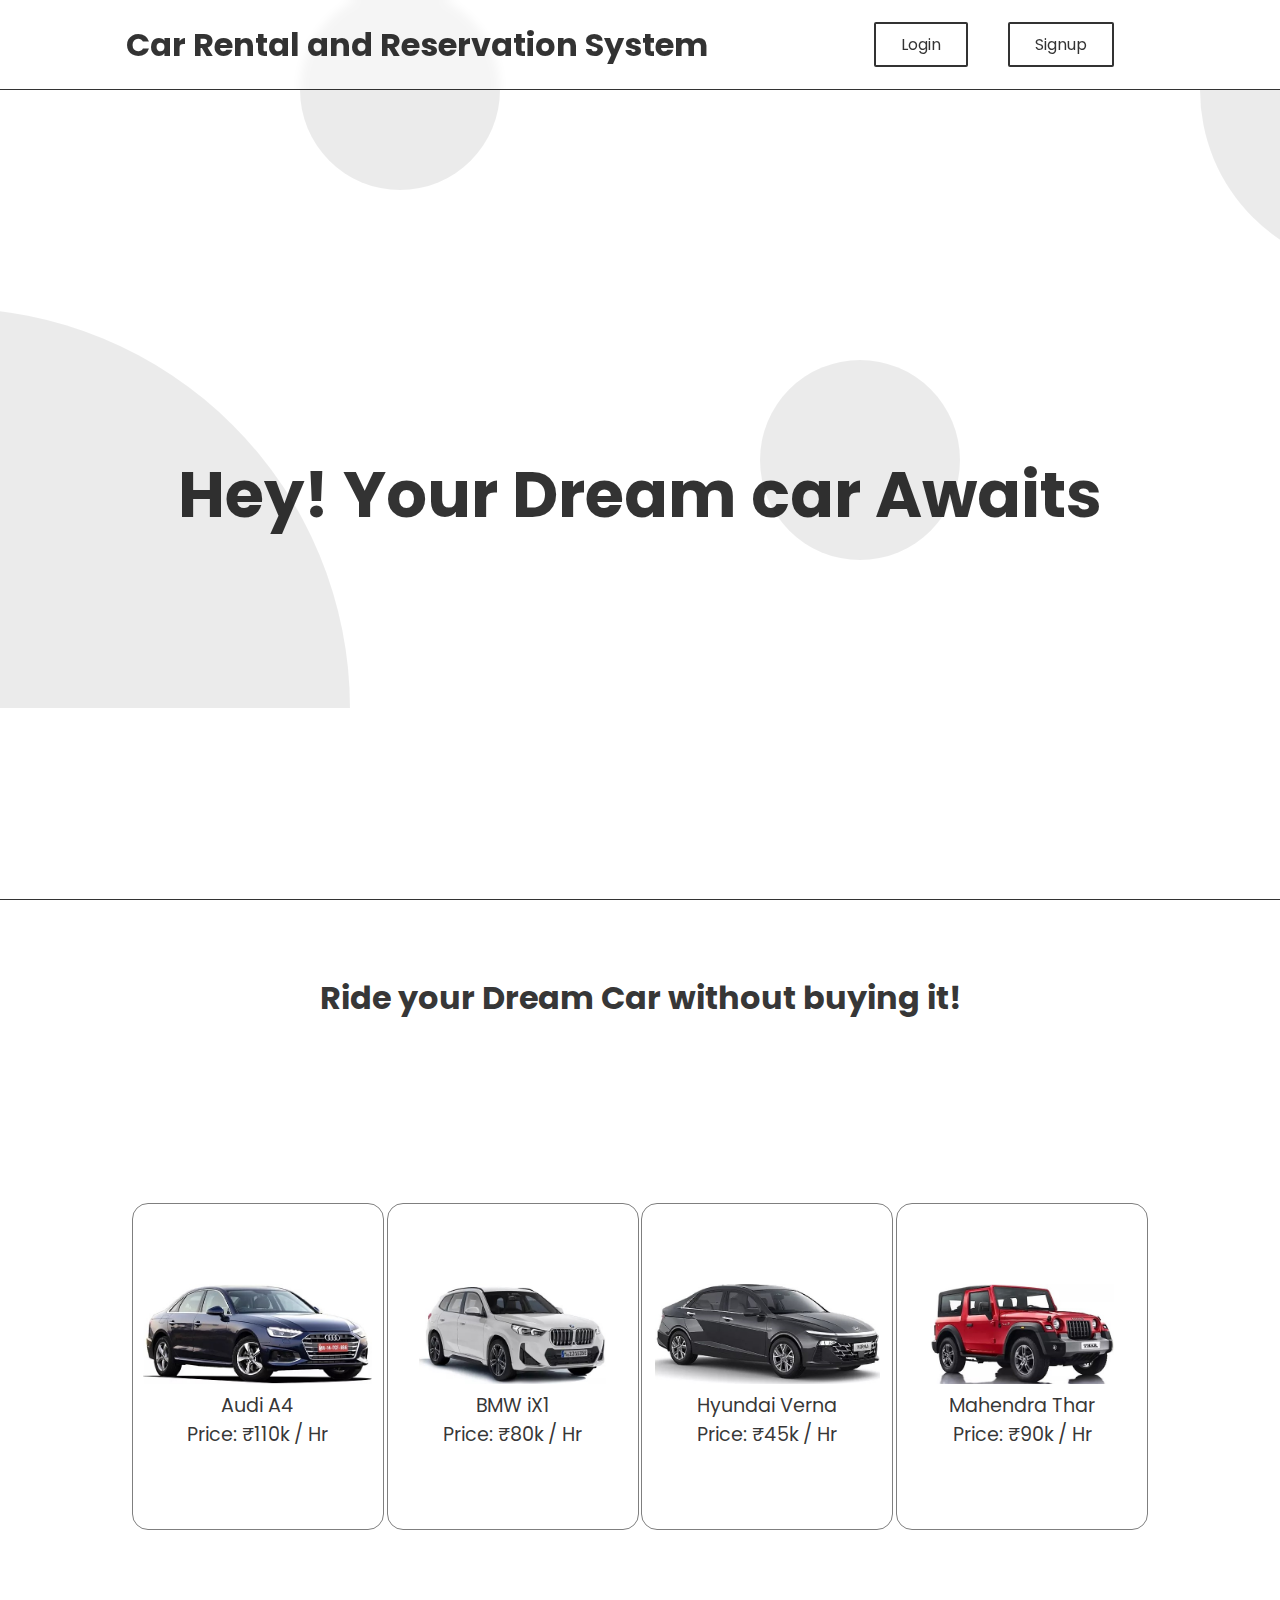
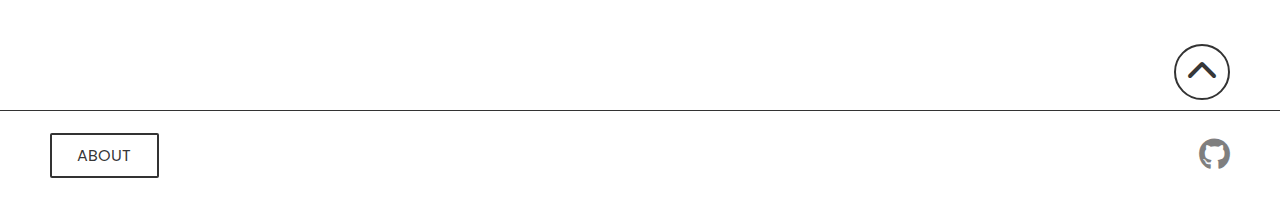
==== index.html @ 839e5332 "New Changes" ====
<!DOCTYPE html>
<html lang="en">
<head>
  <meta charset="UTF-8">
  <meta name="viewport" content="width=device-width, initial-scale=1.0">
  <title>Home</title>
  <link rel="stylesheet" href="Styles/style.css">
  <link rel="stylesheet" href="Styles/index.css">
  <link rel="stylesheet" href="https://cdnjs.cloudflare.com/ajax/libs/font-awesome/6.4.2/css/all.min.css">
</head>
<body>
  <header>
    <h1><a href="index.html">Car Rental and Reservation System</a></h1>
    <div class="headerBtns">
      <a href="Pages/login.html" class="button1">Login</a>
      <a href="Pages/signup.html" class="button1">Signup</a>
    </div>
  </header>

  <div id="container">
    <h1>Hey! Your Dream car Awaits</h1>
    <div class="circle"></div>
    <div class="circle2"></div>
    <div class="circle3"></div>
    <div class="circle4"></div>
  </div>

  <div id="container2">
    <h1>Ride your Dream Car without buying it!</h1>
    <div class="cars">
      <div class="card"><a href="Pages/login.html"><img src="Assets/Images/Cars/Audi A4.jpg"><div><p>Audi A4</p></div><div><p>Price: ₹110k / Hr</p></div></a></div>
      <div class="card"><a href="Pages/login.html"><img src="Assets/Images/Cars/BMW iX1.jpg"><div><p>BMW iX1</p></div><div><p>Price: ₹80k / Hr</p></div></a></div>
      <div class="card"><a href="Pages/login.html"><img src="Assets/Images/Cars/Hyundai Verna.jpg"><div><p>Hyundai Verna</p></div><div><p>Price: ₹45k / Hr</p></div></a></div>
      <div class="card"><a href="Pages/login.html"><img src="Assets/Images/Cars/Mahindra Thar.jpg"><div><p>Mahendra Thar</p></div><div><p>Price: ₹90k / Hr</p></div></a></div>
    </div>
  </div>

  <a href="#top" class="scrolltop"><i class="fa-solid fa-chevron-up"></i></a>

  <footer>
    <a href="Pages/about.html" class="button1">ABOUT</a>
    <a target="_blank" href="https://github.com/pa1-m/Car-Rental-and-Reservation-System"><i class="fa-brands fa-github"></i></a>
  </footer>
  
  <script src="Scripts/index.js"></script>
</body>
</html>
---- Styles/style.css ----
@import url('https://fonts.googleapis.com/css2?family=Poppins:wght@100;200;300;400;500;600;700;800;900&display=swap');

:root {
  --b: rgba(0, 0, 0, 0.8);
  --lb: rgba(0, 0, 0, 0.5);
}

* {
  margin: 0;
  padding: 0;
  box-sizing: border-box;
  font-family: 'Poppins', sans-serif;
  scroll-behavior: smooth;
  text-decoration: none;
  /* border: 1px solid rgb(0, 0, 255); */
  color: var(--b);
}

body {
  overflow-x: hidden;
  position: relative;
}  

header {
  height: 10vh;
  width: 100%;
  color: var(--b);
  display: flex;
  align-items: center;
  justify-content: space-evenly;
  border-bottom: 1px solid var(--b);
  z-index: 100;
  background-color: rgba(255, 255, 255, 0.5);
  backdrop-filter: blur(5px);
}

.headerBtns {
  height: 100%;  
  width: 25%;
  display: flex;
  justify-content: space-evenly;
  align-items: center;
}

footer {
  height: 10vh;
  width: 100%;
  display: flex;
  padding: 0 50px;
  justify-content: space-between;
  align-items: center;
  border-top: 1px solid var(--b);
  background-color: white;
}

footer i{
  color: var(--lb);
  font-size: 2rem;
  transition: all .15s;
}

footer i:hover {
  color: var(--b);
}

.button1 {
  background-color: white;
  color: var(--b);
  font-size: 1em;
  border: 2px solid var(--b);
  padding: 8px 25px;
  border-radius: 2px;
  transition: all .15s;
  text-wrap: nowrap;
}

.button1:hover {
  background-color: var(--b);
  color: white;
}

.scrolltop i{
  font-size: 2rem;
  border: 2px solid var(--b);
  border-radius: 50px;
  padding: 10px;
  position: absolute;
  right: 50px;
  bottom: 100px;
  transition: all .15s;
  animation: hover 2s infinite;
}

.scrolltop i:hover {
  color: white;
  background-color: var(--b);
}

@keyframes hover {
  0% {
    transform: translateY(0);
  }
  
  50% {
    transform: translateY(-15px);
  }
  
  100% {
    transform: translateY(0);
  }
}
---- Styles/index.css ----
#container {
  height: 90vh;
  width: 100vw;
  display: flex;
  justify-content: center;
  align-items: center;
  border-bottom: 1px solid rgba(0, 0, 0, 0.8);
}

#container h1 {
  font-size: 4rem;
  color: rgba(0, 0, 0, 0.8);
}

#container2 {
  display: flex;
  justify-content: space-evenly;
  align-items: center;
  flex-direction: column;
  height: 90vh;
  width: 100vw;
}

#container2 h1 {
  font-size: 2rem;
  color: rgba(0, 0, 0, 0.8);
}

.cars {
  height: 60vh;
  width: 80vw;
  display: flex;
  align-items: center;
  justify-content: space-evenly;
}

.card {
  height: 325px;
  width: 250px;
  border-radius: 15px;
  display: flex;
  justify-content: space-evenly;
  align-items: center;
  flex-direction: column;
  transition: all .15s;
  cursor: pointer;
  outline: 1px solid rgba(0, 0, 0, 0.5);
}

.card img {
  height: 100px;
}

.card div {
  display: flex;
  justify-content: space-evenly;
  align-items: center;
}

.card div p {
  color: rgba(0, 0, 0, 0.8);
  font-size: 1.2rem;
}

.card:hover {
  outline: 4px solid rgba(0, 0, 0, 0.8);
  transform: translateY(-5px);
}

.circle {
  padding: 90px;
  background-color: rgba(0, 0, 0, 0.08) ;
  border-bottom-left-radius: 500px;
  position: absolute;
  top: 10vh;
  right: -100px;
  z-index: -1;
}

.circle2 {
  background-color: rgba(0, 0, 0, 0.08) ;
  padding: 200px;
  border-top-right-radius: 500px;
  top:308px;
  left: -50px;
  position: absolute;
  z-index: -1;
}

.circle3 {
  padding: 100px;
  background-color: rgba(0, 0, 0, 0.08) ;
  border-radius: 500px;
  position: absolute;
  top: 40vh;
  right: 25vw;
  z-index: -1;
}

.circle4 {
  padding: 100px;
  background-color: rgba(0, 0, 0, .08) ;
  border-radius: 100px;
  position: absolute;
  top: -10px;
  left: 300px;
  z-index: -1;
}
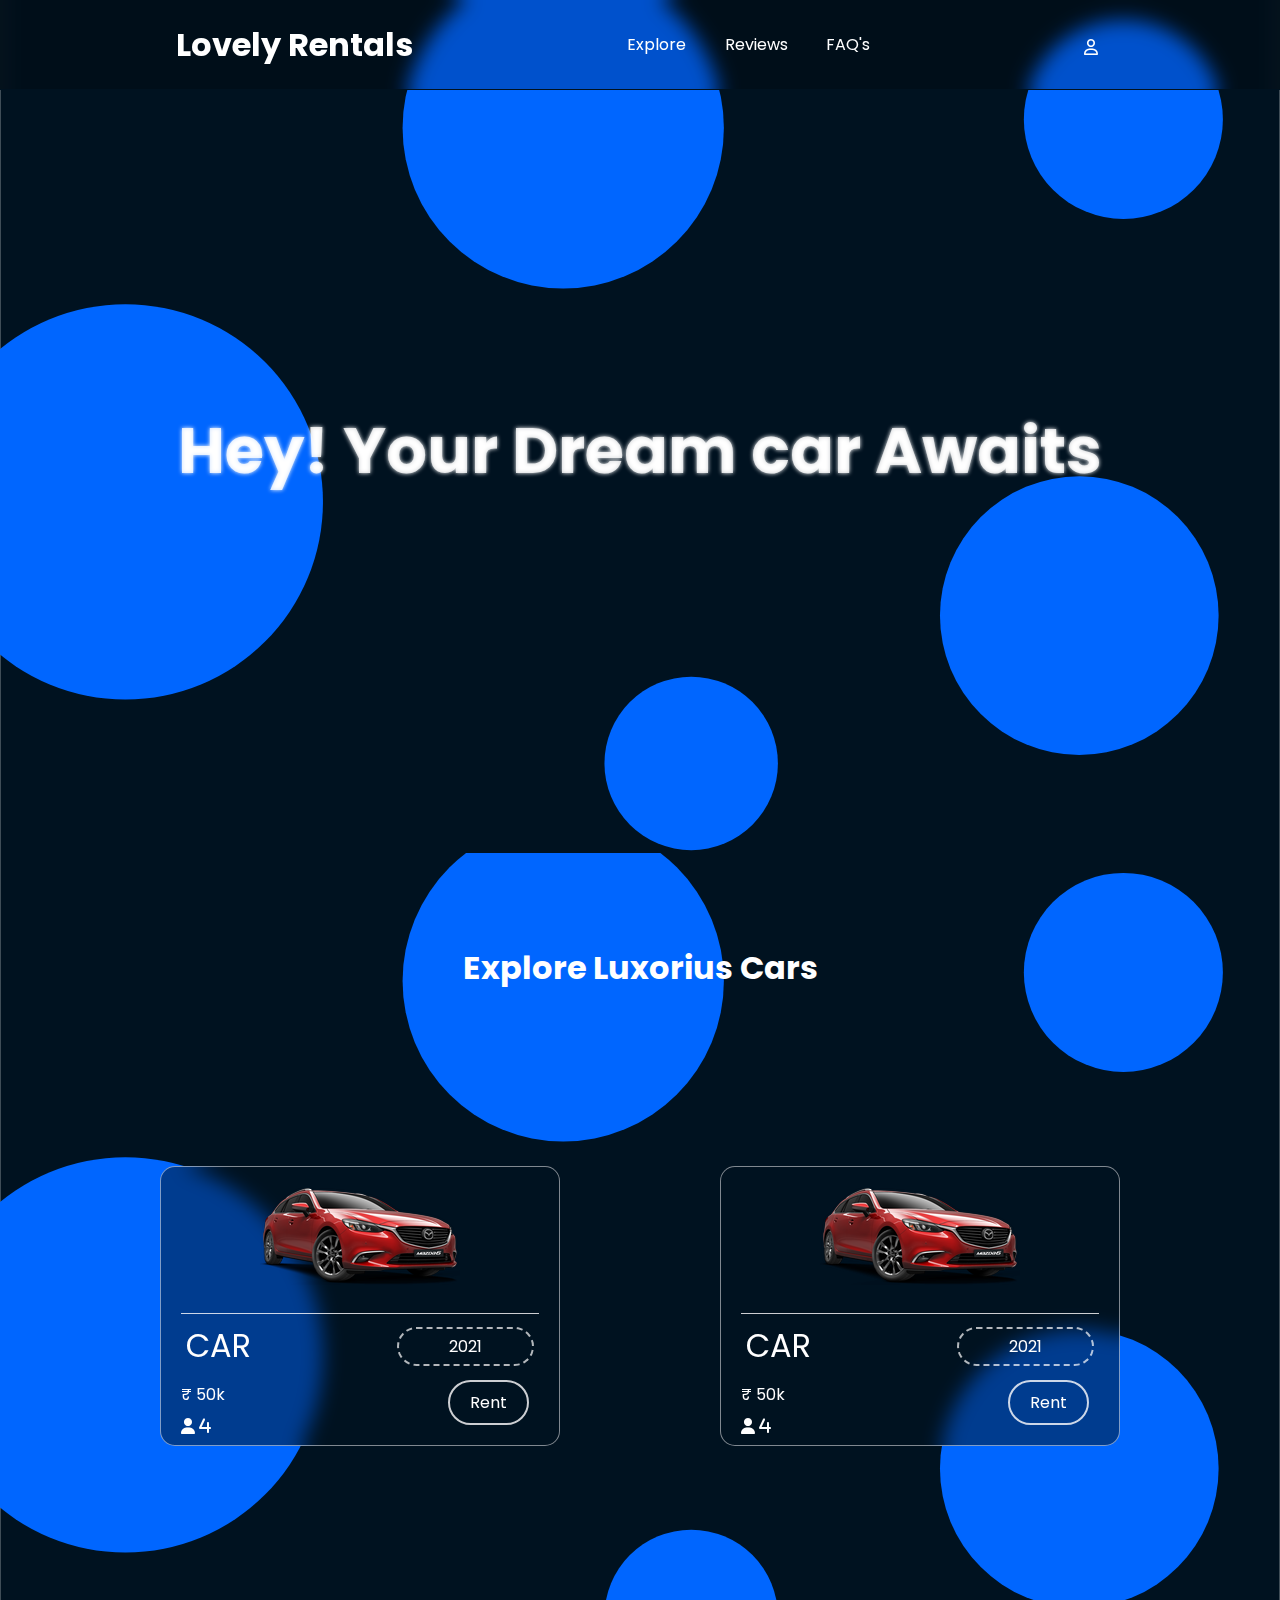
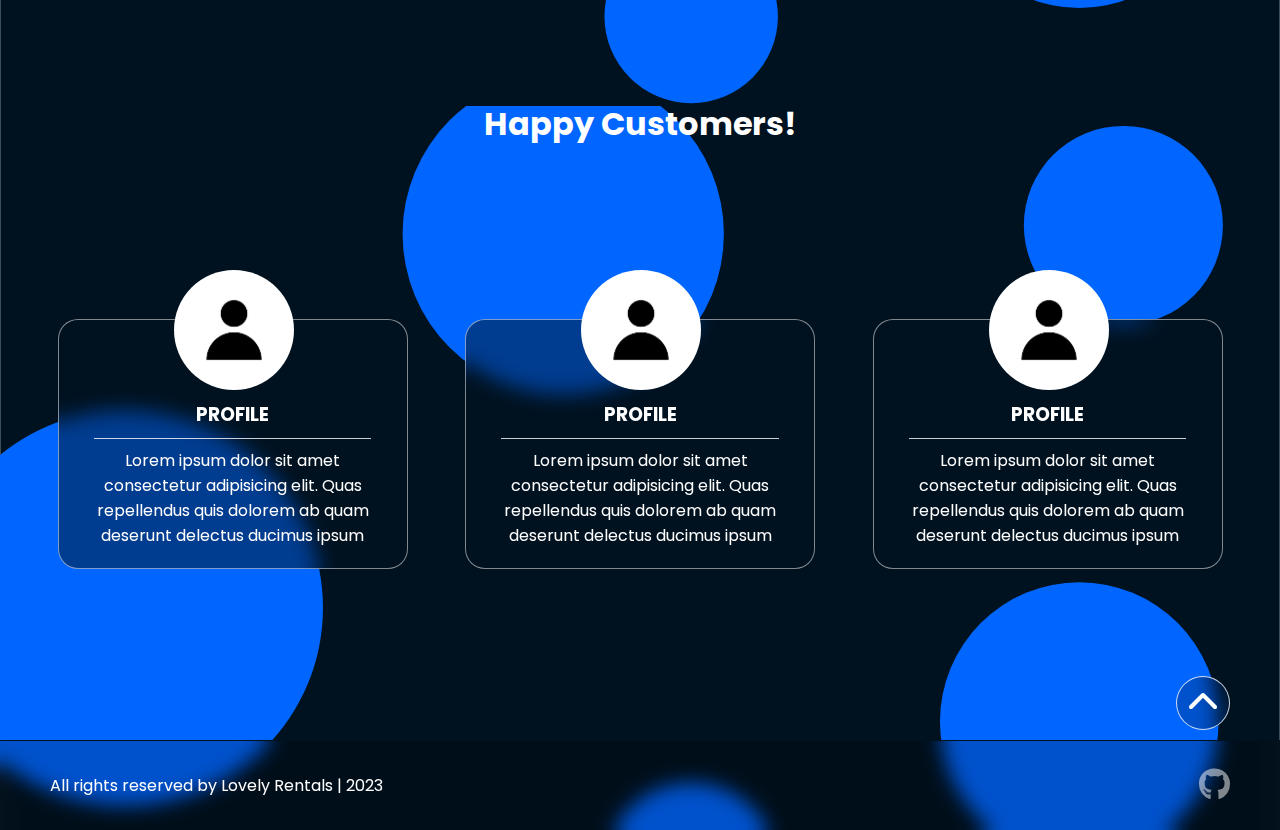
==== commit f132989f: "New Changes" ====
--- a/index.html
+++ b/index.html
@@ -3,42 +3,96 @@
 <head>
   <meta charset="UTF-8">
   <meta name="viewport" content="width=device-width, initial-scale=1.0">
-  <title>Home</title>
+  <title>Lovely Rentals | 2023</title>
   <link rel="stylesheet" href="Styles/style.css">
   <link rel="stylesheet" href="Styles/index.css">
   <link rel="stylesheet" href="https://cdnjs.cloudflare.com/ajax/libs/font-awesome/6.4.2/css/all.min.css">
 </head>
 <body>
-  <header>
-    <h1><a href="index.html">Car Rental and Reservation System</a></h1>
-    <div class="headerBtns">
-      <a href="Pages/login.html" class="button1">Login</a>
-      <a href="Pages/signup.html" class="button1">Signup</a>
+  <nav>
+    <h1><a href="index.html">Lovely Rentals</a></h1>
+    <div class="NavBtns">
+      <a href="Pages/login.html" class="ul-anim">Explore</a>
+      <a href="Pages/signup.html" class="ul-anim">Reviews</a>
+      <a href="Pages/signup.html" class="ul-anim">FAQ's</a>
     </div>
-  </header>
+    <div class="NavBtns-profile">
+        <i class="fa-regular fa-user profile-logo"></i>
+        <div class="NavBtns-profile-content">
+          <a href="Pages/login.html" class="rounded-btn">Login</a>
+          <a href="Pages/signup.html" class="rounded-btn">Signup</a>
+        </div>
+    </div>
+  </nav>
 
   <div id="container">
     <h1>Hey! Your Dream car Awaits</h1>
-    <div class="circle"></div>
-    <div class="circle2"></div>
-    <div class="circle3"></div>
-    <div class="circle4"></div>
+  </div>
+  
+  <div id="container2">
+    <h1>Explore Luxorius Cars</h1>
+    <div class="cars">
+      <div class="card">
+        <img src="Assets/Images/Cars/test.png">
+        <div class="divider"></div>
+        <div class="card-content">
+          <p class="card-name">CAR</p>
+          <p class="card-year">2021</p>
+        </div>
+        <div class="card-content2">
+          <p class="card-price">₹ 50k</p>
+          <i class="fa-solid fa-user card-capacity"> 4</i>
+          <a href="#" class="card-btn">Rent</a>
+        </div>
+      </div>  
+      <div class="card">
+        <img src="Assets/Images/Cars/test.png">
+        <div class="divider"></div>
+        <div class="card-content">
+          <p class="card-name">CAR</p>
+          <p class="card-year">2021</p>
+        </div>
+        <div class="card-content2">
+          <p class="card-price">₹ 50k</p>
+          <i class="fa-solid fa-user card-capacity"> 4</i>
+          <a href="#" class="card-btn">Rent</a>
+        </div>
+      </div>
+    </div>
   </div>
 
-  <div id="container2">
-    <h1>Ride your Dream Car without buying it!</h1>
-    <div class="cars">
-      <div class="card"><a href="Pages/login.html"><img src="Assets/Images/Cars/Audi A4.jpg"><div><p>Audi A4</p></div><div><p>Price: ₹110k / Hr</p></div></a></div>
-      <div class="card"><a href="Pages/login.html"><img src="Assets/Images/Cars/BMW iX1.jpg"><div><p>BMW iX1</p></div><div><p>Price: ₹80k / Hr</p></div></a></div>
-      <div class="card"><a href="Pages/login.html"><img src="Assets/Images/Cars/Hyundai Verna.jpg"><div><p>Hyundai Verna</p></div><div><p>Price: ₹45k / Hr</p></div></a></div>
-      <div class="card"><a href="Pages/login.html"><img src="Assets/Images/Cars/Mahindra Thar.jpg"><div><p>Mahendra Thar</p></div><div><p>Price: ₹90k / Hr</p></div></a></div>
+  <div id="container3">
+    <h1>Happy Customers!</h1>
+    <div class="review-cards-set">
+      <div class="review-card">
+        <img src="Assets/Images/profile.jpg">
+        <h3>PROFILE</h3>
+        <div class="divider"></div>
+        <p>Lorem ipsum dolor sit amet consectetur adipisicing elit. Quas repellendus quis dolorem ab quam deserunt delectus ducimus ipsum</p>
+      </div>
+      <div class="review-card">
+        <img src="Assets/Images/profile.jpg">
+        <h3>PROFILE</h3>
+        <div class="divider"></div>
+        <p>Lorem ipsum dolor sit amet consectetur adipisicing elit. Quas repellendus quis dolorem ab quam deserunt delectus ducimus ipsum</p>
+      </div>
+      <div class="review-card">
+        <img src="Assets/Images/profile.jpg">
+        <h3>PROFILE</h3>
+        <div class="divider"></div>
+        <p>Lorem ipsum dolor sit amet consectetur adipisicing elit. Quas repellendus quis dolorem ab quam deserunt delectus ducimus ipsum</p>
+      </div>
     </div>
+  </div>
+
+  <div id="container4">
+
   </div>
 
   <a href="#top" class="scrolltop"><i class="fa-solid fa-chevron-up"></i></a>
 
   <footer>
-    <a href="Pages/about.html" class="button1">ABOUT</a>
+    <p>All rights reserved by Lovely Rentals | 2023</p>
     <a target="_blank" href="https://github.com/pa1-m/Car-Rental-and-Reservation-System"><i class="fa-brands fa-github"></i></a>
   </footer>
   
--- a/Styles/style.css
+++ b/Styles/style.css
@@ -1,9 +1,4 @@
 @import url('https://fonts.googleapis.com/css2?family=Poppins:wght@100;200;300;400;500;600;700;800;900&display=swap');
-
-:root {
-  --b: rgba(0, 0, 0, 0.8);
-  --lb: rgba(0, 0, 0, 0.5);
-}
 
 * {
   margin: 0;
@@ -12,8 +7,7 @@
   font-family: 'Poppins', sans-serif;
   scroll-behavior: smooth;
   text-decoration: none;
-  /* border: 1px solid rgb(0, 0, 255); */
-  color: var(--b);
+  color: white;
 }
 
 body {
@@ -21,25 +15,59 @@
   position: relative;
 }  
 
-header {
+nav {
   height: 10vh;
   width: 100%;
-  color: var(--b);
+  color: #001220;
   display: flex;
   align-items: center;
   justify-content: space-evenly;
-  border-bottom: 1px solid var(--b);
+  border-bottom: 1px solid #001220;
   z-index: 100;
-  background-color: rgba(255, 255, 255, 0.5);
-  backdrop-filter: blur(5px);
+  background-color: rgba(0, 0, 0, 0.2);
+  backdrop-filter: blur(10px);
+  position: fixed;
 }
 
-.headerBtns {
+.NavBtns {
   height: 100%;  
   width: 25%;
   display: flex;
   justify-content: space-evenly;
   align-items: center;
+}
+
+.NavBtns-profile{
+  height: 20px;
+  width: 20px;
+}
+
+.NavBtns-profile-content {
+  height: 140px;
+  padding: 0 80px;
+  display: flex;
+  justify-content: space-evenly;
+  align-items: center;
+  flex-direction: column;
+  position: relative;
+  right: 68px;
+  transition: all .15s;
+}
+
+.NavBtns-profile-content{
+  display: none;
+}
+
+.NavBtns-profile-content:hover {
+  display: flex;
+}
+
+.NavBtns-profile:hover .NavBtns-profile-content{
+  display: flex;
+}
+
+.profile-logo:hover {
+  cursor: pointer;
 }
 
 footer {
@@ -49,63 +77,76 @@
   padding: 0 50px;
   justify-content: space-between;
   align-items: center;
-  border-top: 1px solid var(--b);
-  background-color: white;
+  border-top: 1px solid #001220;
+  background-color: rgba(0, 0, 0, 0.2);
+  backdrop-filter: blur(10px);
 }
 
 footer i{
-  color: var(--lb);
+  color: rgba(255, 255, 255, 0.5);
   font-size: 2rem;
   transition: all .15s;
 }
 
 footer i:hover {
-  color: var(--b);
+  color: white;
+  text-shadow: 0 0 10px rgba(255, 255, 255, 0.5);
 }
 
 .button1 {
-  background-color: white;
-  color: var(--b);
+  background-color: rgba(255, 255, 255, 0.8);
+  color: #001220;
   font-size: 1em;
-  border: 2px solid var(--b);
+  border: 2px solid #001220;
   padding: 8px 25px;
   border-radius: 2px;
   transition: all .15s;
   text-wrap: nowrap;
+  transition: all .15s;
 }
 
 .button1:hover {
-  background-color: var(--b);
   color: white;
+  background-color: #001220;
 }
 
-.scrolltop i{
-  font-size: 2rem;
-  border: 2px solid var(--b);
-  border-radius: 50px;
-  padding: 10px;
-  position: absolute;
-  right: 50px;
-  bottom: 100px;
-  transition: all .15s;
-  animation: hover 2s infinite;
+.button1:active {
+  border: 4px solid rgba(0, 102, 255, 0.8);
+  outline: 4px solid rgba(0, 102, 255, 0.4);
 }
 
-.scrolltop i:hover {
-  color: white;
-  background-color: var(--b);
+.rounded-btn {
+  padding: 10px 30px;
+  border: 2px solid white;
+  border-radius: 50px;
+  transition: all .15s;
 }
 
-@keyframes hover {
-  0% {
-    transform: translateY(0);
-  }
-  
-  50% {
-    transform: translateY(-15px);
-  }
-  
-  100% {
-    transform: translateY(0);
-  }
+.rounded-btn:hover {
+  background-color: rgba(0, 102, 255, 0.8);
+  transform: translateY(-2px);
+}
+
+
+.ul-anim{
+  display: inline-block;
+  position: relative;
+}
+
+.ul-anim::after {
+  content: '';
+  position: absolute;
+  width: 100%;
+  transform: scaleX(0);
+  height: 2px;
+  bottom: 0;
+  left: 0;
+  background-color: white;
+  transform-origin: bottom left;
+  transition: transform 0.25s ease-out;
+}
+
+.ul-anim:hover::after {
+  transform: scaleX(1);
+  transform-origin: bottom left;
 }--- a/Styles/index.css
+++ b/Styles/index.css
@@ -1,108 +1,200 @@
+body {
+  background-image: url("../Assets/Images/circle-scatter.svg");
+  background-repeat: repeat-y;
+  background-size: contain;
+}
+
 #container {
+  height: 100vh;
+  width: 100vw;
+  display: flex;
+  justify-content: center;
+  align-items: center;
+}
+
+#container h1 {
+  font-size: 4rem;
+  color: rgba(255, 255, 255, 0.8);
+  text-shadow: 0 0 4px white;
+}
+
+#container2 {
+  display: flex;
+  justify-content: space-evenly;
+  align-items: center;
+  flex-direction: column;
   height: 90vh;
   width: 100vw;
-  display: flex;
-  justify-content: center;
-  align-items: center;
-  border-bottom: 1px solid rgba(0, 0, 0, 0.8);
-}
-
-#container h1 {
-  font-size: 4rem;
-  color: rgba(0, 0, 0, 0.8);
-}
-
-#container2 {
-  display: flex;
-  justify-content: space-evenly;
-  align-items: center;
-  flex-direction: column;
-  height: 90vh;
-  width: 100vw;
-}
-
-#container2 h1 {
+}
+
+.scrolltop i{
   font-size: 2rem;
-  color: rgba(0, 0, 0, 0.8);
+  border: 1px solid rgba(255, 255, 255, 0.8);
+  border-radius: 50px;
+  padding: 10px;
+  position: absolute;
+  right: 50px;
+  bottom: 100px;
+  transition: all .15s;
+  animation: hover 2s infinite;
+  backdrop-filter: blur(10px);
+  background-color: rgba(0, 0, 0, 0.2);
+
+}
+
+.scrolltop i:hover{
+  background-color: white;
+  color: #001220;
+}
+
+@keyframes hover {
+  0% {
+    transform: translateY(0);
+  }
+  
+  50% {
+    transform: translateY(-15px);
+  }
+  
+  100% {
+    transform: translateY(0);
+  }
 }
 
 .cars {
   height: 60vh;
-  width: 80vw;
-  display: flex;
-  align-items: center;
-  justify-content: space-evenly;
+  width: 100vw;
+  display: flex;
+  justify-content: space-evenly;
+  align-items: center;
+}
+
+#container2 {
+  height: 80vh;
+  display: flex;
+  justify-content: space-evenly;
+  flex-wrap: wrap;
+  align-items: center;
 }
 
 .card {
-  height: 325px;
-  width: 250px;
+  height: 280px;
+  width: 400px;
   border-radius: 15px;
   display: flex;
-  justify-content: space-evenly;
-  align-items: center;
-  flex-direction: column;
+  justify-content: center;
+  align-items: center;
+  flex-direction: column; 
+  border: 1px solid rgba(255, 255, 255, 0.5);
+  background-color: rgba(0, 17, 31, 0.5);
+  backdrop-filter: blur(10px);
+
+}
+
+.card img{
+  height: 50%;
+  margin: 20px 0;
+}
+
+.divider {
+  height: 1px;
+  width: 90%;
+  margin: 8px 0;
+  background-color: rgba(255, 255, 255, 0.8);
+}
+
+.card-content {
+  height: 4vh;
+  width: 100%;
+  display: flex;
+  justify-content: space-between;
+  align-items: center;
+  padding: 25px;
+}
+
+.card-name {
+  font-size: 2rem;
+}
+
+.card-year {
+  color: white;
+  padding: 5px 50px;
+  border: 2px dashed rgba(255, 255, 255, 0.7);
+  border-radius: 20px;
+}
+
+.card-content2 {
+  height: 100%;
+  width: 100%;
+  display: flex;
+  justify-content: space-evenly;
+  align-items: start;
+  flex-direction: column;
+  position: relative;
+  padding-left: 20px;
+}
+
+.card-btn {
+  color: white;
+  position: absolute;
+  bottom: 20px;
+  right: 30px;
+  font-size: 1rem;
+  border: 2px solid rgba(255, 255, 255, 0.8);
+  padding: 8px 20px;
+  border-radius: 50px;
   transition: all .15s;
-  cursor: pointer;
-  outline: 1px solid rgba(0, 0, 0, 0.5);
-}
-
-.card img {
-  height: 100px;
-}
-
-.card div {
-  display: flex;
-  justify-content: space-evenly;
-  align-items: center;
-}
-
-.card div p {
-  color: rgba(0, 0, 0, 0.8);
-  font-size: 1.2rem;
-}
-
-.card:hover {
-  outline: 4px solid rgba(0, 0, 0, 0.8);
-  transform: translateY(-5px);
-}
-
-.circle {
-  padding: 90px;
-  background-color: rgba(0, 0, 0, 0.08) ;
-  border-bottom-left-radius: 500px;
+}
+
+.card-btn:hover {
+  background-color: white;
+  color: #001220;
+  transform: translateY(-2px);
+}
+
+#container3{
+  height: 80vh;
+  width: 100vw;;
+  display: flex;
+  justify-content: space-evenly;
+  align-items: center;
+  flex-direction: column;
+}
+
+.review-cards-set{
+  height: 60%;
+  width: 100%;
+  display: flex;
+  justify-content: space-evenly;
+  align-items: center;
+}
+
+.review-card img{
+  height: 120px;
+  border-radius: 100px;
+  align-items: center;
   position: absolute;
-  top: 10vh;
-  right: -100px;
-  z-index: -1;
-}
-
-.circle2 {
-  background-color: rgba(0, 0, 0, 0.08) ;
-  padding: 200px;
-  border-top-right-radius: 500px;
-  top:308px;
-  left: -50px;
-  position: absolute;
-  z-index: -1;
-}
-
-.circle3 {
-  padding: 100px;
-  background-color: rgba(0, 0, 0, 0.08) ;
-  border-radius: 500px;
-  position: absolute;
-  top: 40vh;
-  right: 25vw;
-  z-index: -1;
-}
-
-.circle4 {
-  padding: 100px;
-  background-color: rgba(0, 0, 0, .08) ;
-  border-radius: 100px;
-  position: absolute;
-  top: -10px;
-  left: 300px;
-  z-index: -1;
-}+  top: -50px;
+  left: 115px;
+}
+
+.review-card{
+  height: 250px;
+  width: 350px;
+  display: flex;
+  justify-content: space-around;
+  align-items: center;
+  flex-direction: column;
+  border: 1px solid rgba(255, 255, 255, 0.5);
+  background-color: rgba(0, 17, 31, 0.5);
+  backdrop-filter: blur(10px);
+  border-radius: 20px;
+  padding: 80px 20px 20px 20px;
+}
+
+.review-card p{
+  overflow: hidden;
+  text-wrap: wrap;
+  text-align: center;
+}
+
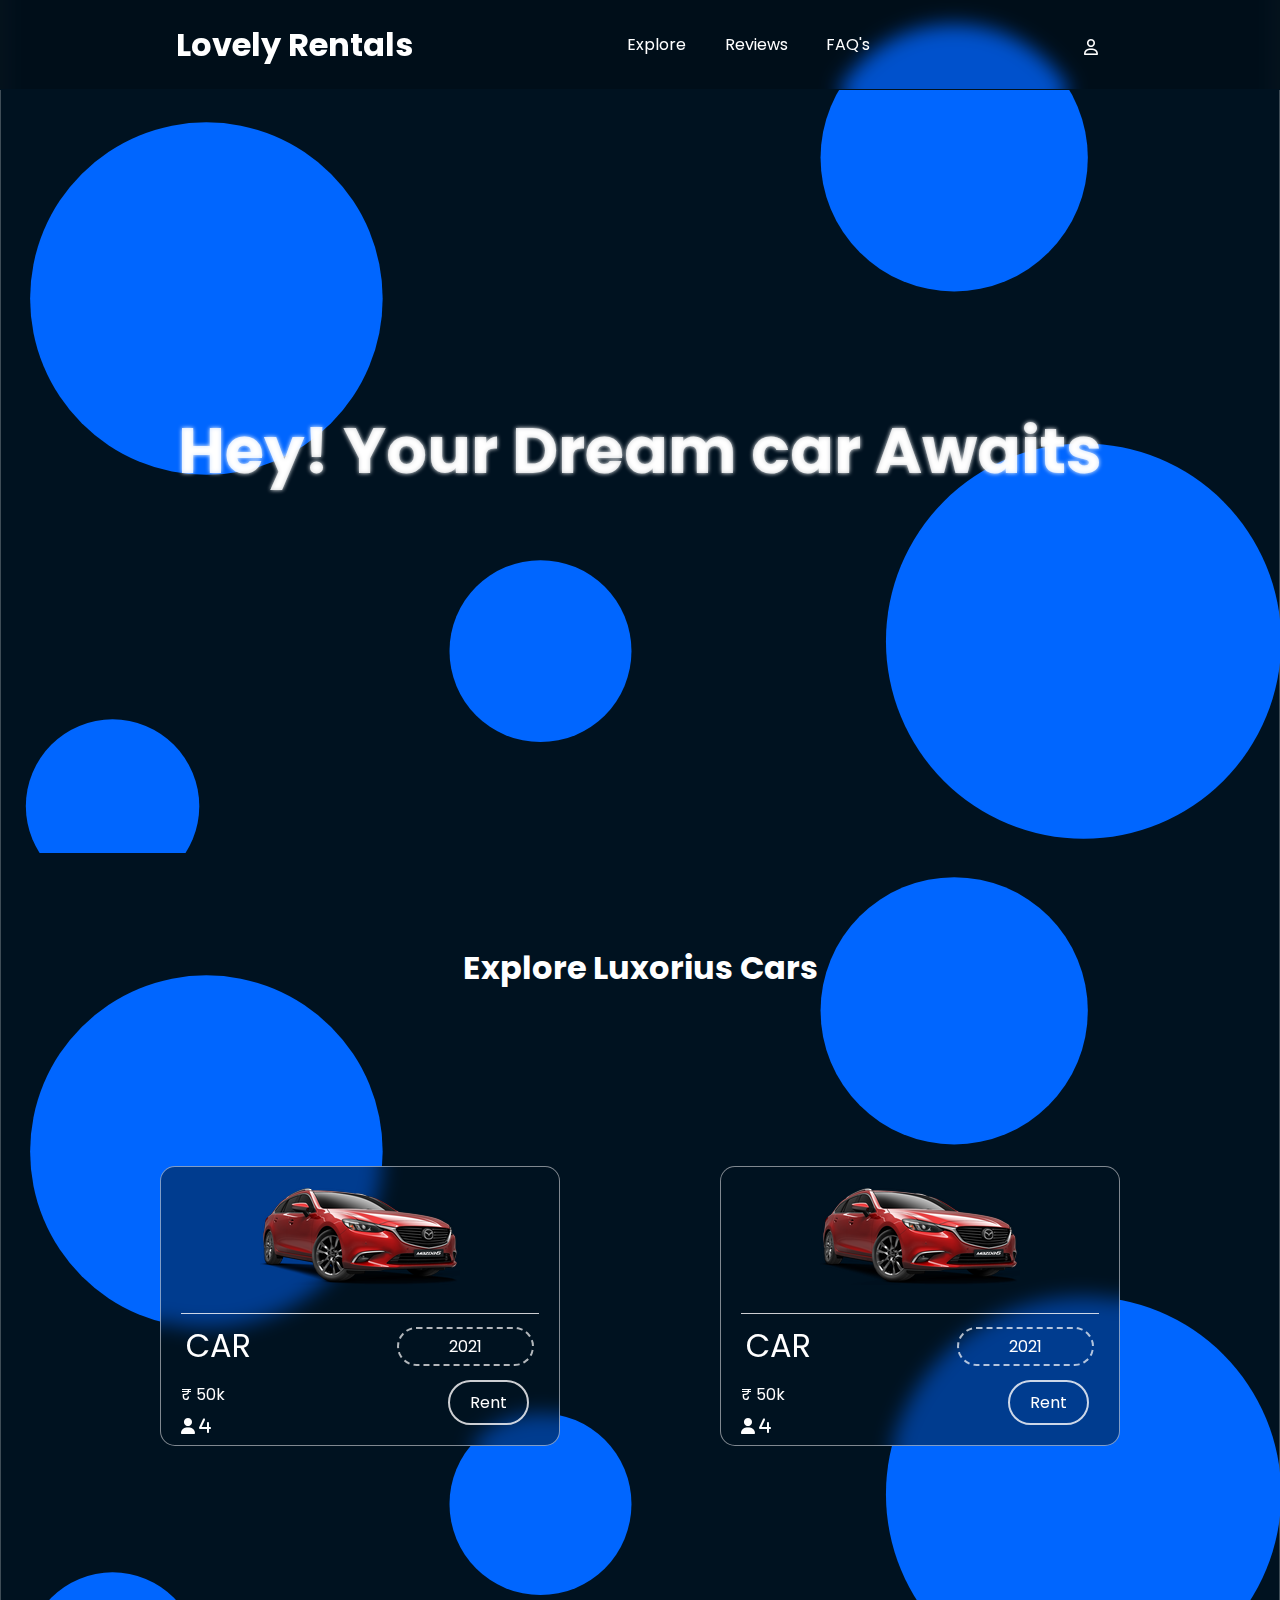
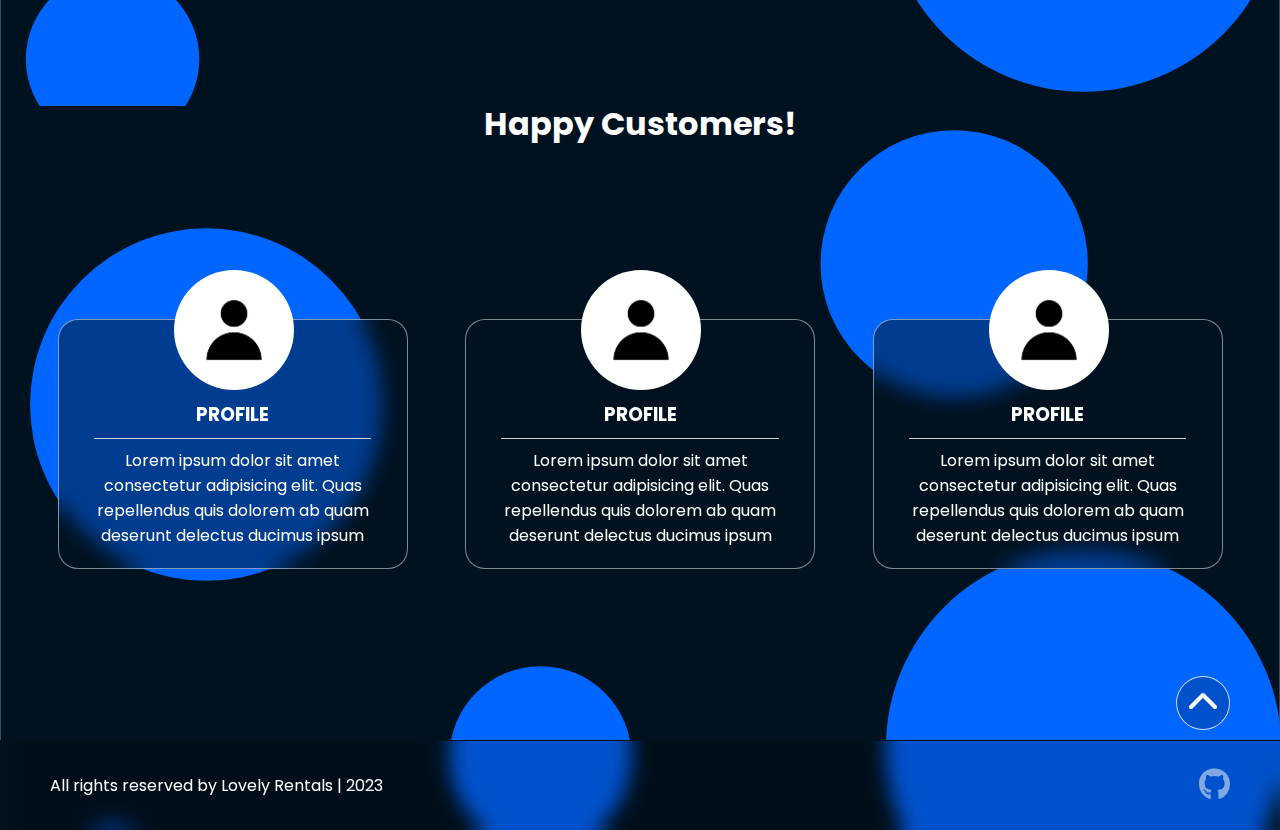
==== commit e2b9ff4b: "New Changes" ====
--- a/index.html
+++ b/index.html
@@ -12,9 +12,9 @@
   <nav>
     <h1><a href="index.html">Lovely Rentals</a></h1>
     <div class="NavBtns">
-      <a href="Pages/login.html" class="ul-anim">Explore</a>
-      <a href="Pages/signup.html" class="ul-anim">Reviews</a>
-      <a href="Pages/signup.html" class="ul-anim">FAQ's</a>
+      <a href="#container2" class="ul-anim">Explore</a>
+      <a href="#container3" class="ul-anim">Reviews</a>
+      <a href="#container4" class="ul-anim">FAQ's</a>
     </div>
     <div class="NavBtns-profile">
         <i class="fa-regular fa-user profile-logo"></i>
--- a/Styles/index.css
+++ b/Styles/index.css
@@ -1,5 +1,5 @@
 body {
-  background-image: url("../Assets/Images/circle-scatter.svg");
+  background-image: url("../Assets/Images/circle-scatter-haikei.svg");
   background-repeat: repeat-y;
   background-size: contain;
 }
@@ -149,7 +149,6 @@
 .card-btn:hover {
   background-color: white;
   color: #001220;
-  transform: translateY(-2px);
 }
 
 #container3{
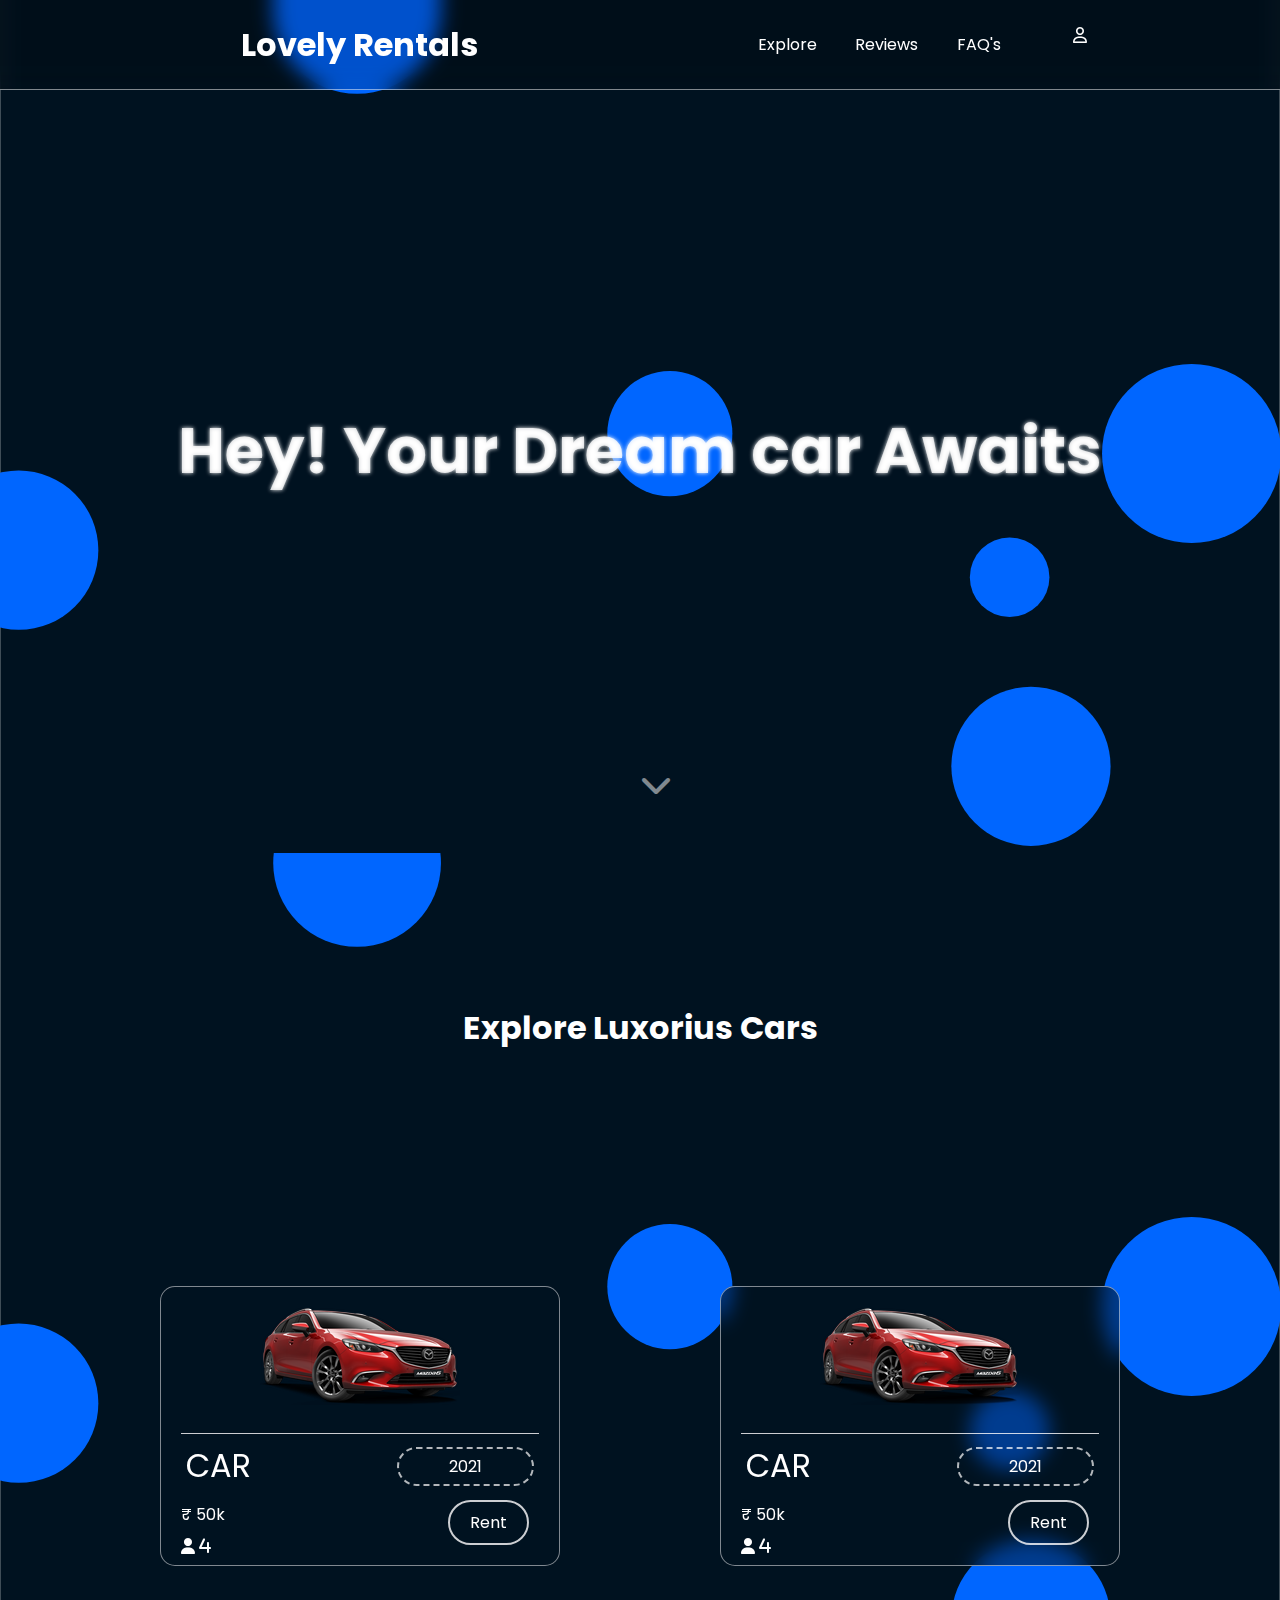
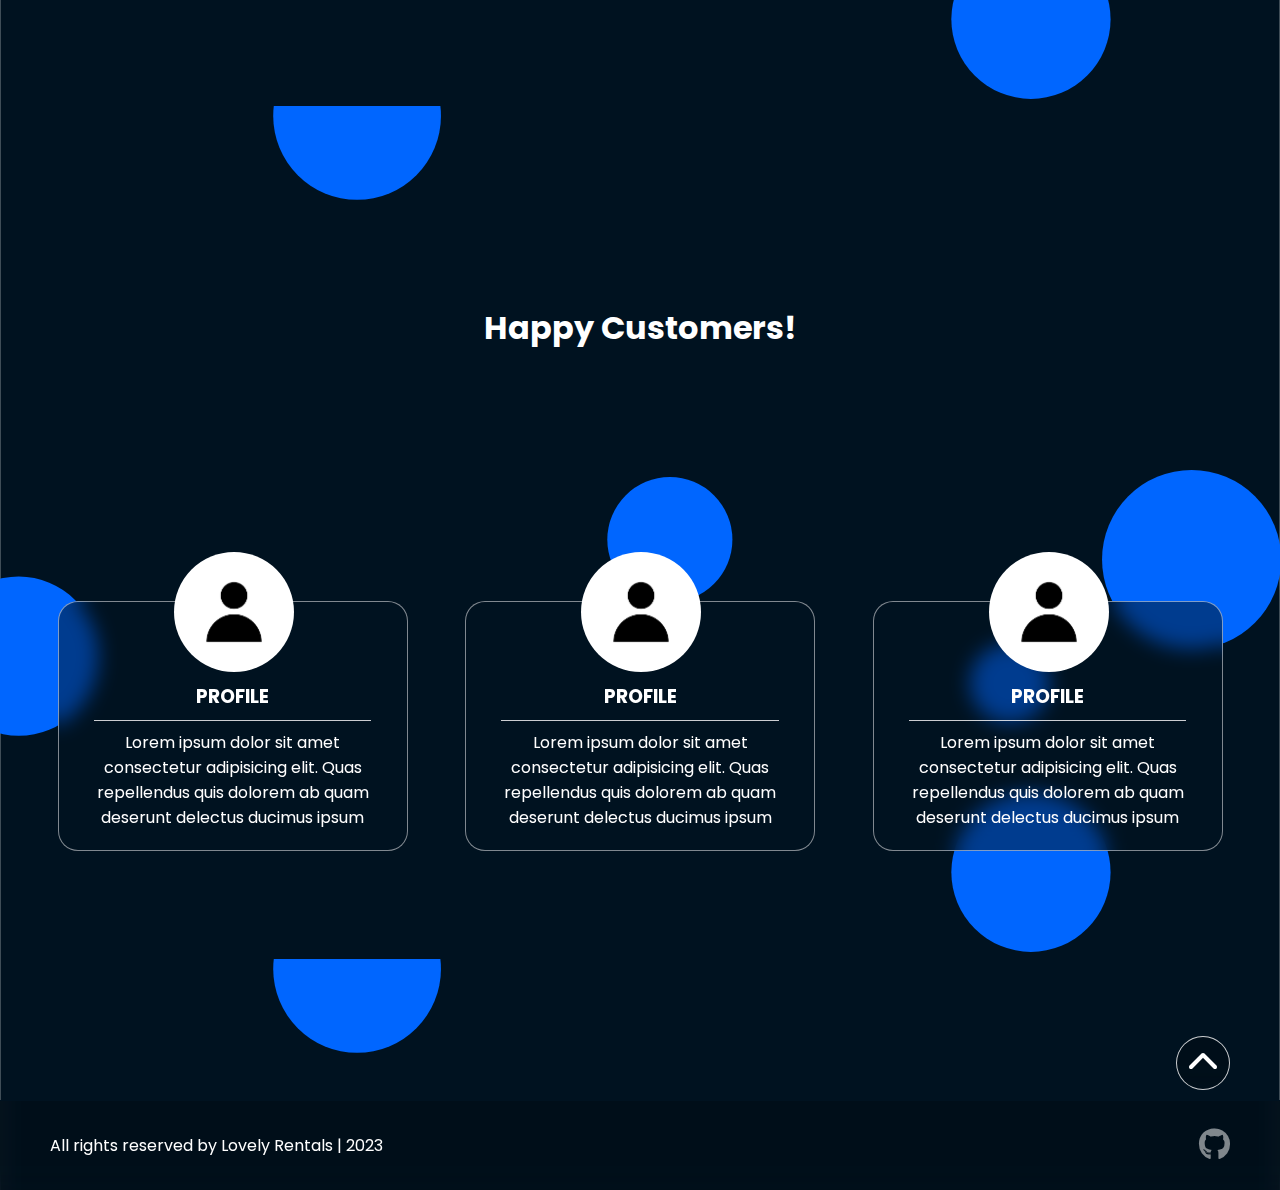
==== commit 1b6fce2b: "New Changes" ====
--- a/index.html
+++ b/index.html
@@ -19,14 +19,15 @@
     <div class="NavBtns-profile">
         <i class="fa-regular fa-user profile-logo"></i>
         <div class="NavBtns-profile-content">
-          <a href="Pages/login.html" class="rounded-btn">Login</a>
-          <a href="Pages/signup.html" class="rounded-btn">Signup</a>
+            <a href="Pages/login.html"  class="rounded-btn">Login</a>
+            <a href="Pages/signup.html" class="rounded-btn">Signup</a>
         </div>
     </div>
   </nav>
 
   <div id="container">
     <h1>Hey! Your Dream car Awaits</h1>
+    <a href="#container2"><i class="fa-solid fa-chevron-down scrolldown"></i></a>
   </div>
   
   <div id="container2">
--- a/Styles/style.css
+++ b/Styles/style.css
@@ -22,7 +22,7 @@
   display: flex;
   align-items: center;
   justify-content: space-evenly;
-  border-bottom: 1px solid #001220;
+  border-bottom: 1px solid rgba(255, 255, 255, 0.5);
   z-index: 100;
   background-color: rgba(0, 0, 0, 0.2);
   backdrop-filter: blur(10px);
@@ -38,32 +38,51 @@
 }
 
 .NavBtns-profile{
-  height: 20px;
-  width: 20px;
+  height: 150px;
+  width: 200px;
+  display: flex;
+  align-items: center;
+  justify-content: space-between;
+  flex-direction: column;
+  position: absolute;
+  top: 25px;
+  right: 100px;
 }
 
 .NavBtns-profile-content {
-  height: 140px;
-  padding: 0 80px;
+  height: 150px;
   display: flex;
-  justify-content: space-evenly;
+  justify-content: end;
   align-items: center;
   flex-direction: column;
-  position: relative;
-  right: 68px;
   transition: all .15s;
+  transform: translateY(-40px);
+  opacity: 0;
+  pointer-events: none;
 }
 
-.NavBtns-profile-content{
-  display: none;
+.NavBtns-profile-content a{
+  margin-bottom: 10px;
+}
+
+.NavBtns-profile-content a:nth-child(1){
+  padding: 10px 45px;
+}
+
+.profile-logo {
+  padding: 2px;
+}
+
+.profile-logo:hover + .NavBtns-profile-content{  
+  transform: translateY(0px);
+  opacity: 1;
+  pointer-events: auto;
 }
 
 .NavBtns-profile-content:hover {
-  display: flex;
-}
-
-.NavBtns-profile:hover .NavBtns-profile-content{
-  display: flex;
+  transform: translateY(0px);
+  opacity: 1;
+  pointer-events: auto;
 }
 
 .profile-logo:hover {
@@ -116,17 +135,19 @@
 }
 
 .rounded-btn {
-  padding: 10px 30px;
+  padding: 10px 40px;
   border: 2px solid white;
   border-radius: 50px;
   transition: all .15s;
+  background-color: rgba(0, 18, 32, 0.5);
+  backdrop-filter: blur(10px);
+  -webkit-backdrop-filter: blur(10px);
 }
 
 .rounded-btn:hover {
-  background-color: rgba(0, 102, 255, 0.8);
-  transform: translateY(-2px);
+  background-color: rgba(252, 252, 252);
+  color: #001220;
 }
-
 
 .ul-anim{
   display: inline-block;
--- a/Styles/index.css
+++ b/Styles/index.css
@@ -10,21 +10,15 @@
   display: flex;
   justify-content: center;
   align-items: center;
+  flex-direction: column;
+  position: relative;
 }
 
 #container h1 {
   font-size: 4rem;
   color: rgba(255, 255, 255, 0.8);
   text-shadow: 0 0 4px white;
-}
-
-#container2 {
-  display: flex;
-  justify-content: space-evenly;
-  align-items: center;
-  flex-direction: column;
-  height: 90vh;
-  width: 100vw;
+  
 }
 
 .scrolltop i{
@@ -47,15 +41,23 @@
   color: #001220;
 }
 
+.scrolldown {
+  font-size: 2rem;
+  opacity: .5;
+  animation: hover 2s infinite;
+  position: absolute;
+  bottom: 100px;
+}
+
 @keyframes hover {
   0% {
     transform: translateY(0);
   }
-  
+
   50% {
     transform: translateY(-15px);
   }
-  
+
   100% {
     transform: translateY(0);
   }
@@ -70,11 +72,11 @@
 }
 
 #container2 {
-  height: 80vh;
-  display: flex;
-  justify-content: space-evenly;
-  flex-wrap: wrap;
-  align-items: center;
+  height: 100vh;
+  display: flex;
+  justify-content: space-evenly;
+  align-items: center;
+  flex-direction: column;
 }
 
 .card {
@@ -84,7 +86,7 @@
   display: flex;
   justify-content: center;
   align-items: center;
-  flex-direction: column; 
+  flex-direction: column;
   border: 1px solid rgba(255, 255, 255, 0.5);
   background-color: rgba(0, 17, 31, 0.5);
   backdrop-filter: blur(10px);
@@ -152,7 +154,7 @@
 }
 
 #container3{
-  height: 80vh;
+  height: 100vh;
   width: 100vw;;
   display: flex;
   justify-content: space-evenly;
@@ -195,5 +197,4 @@
   overflow: hidden;
   text-wrap: wrap;
   text-align: center;
-}
-
+}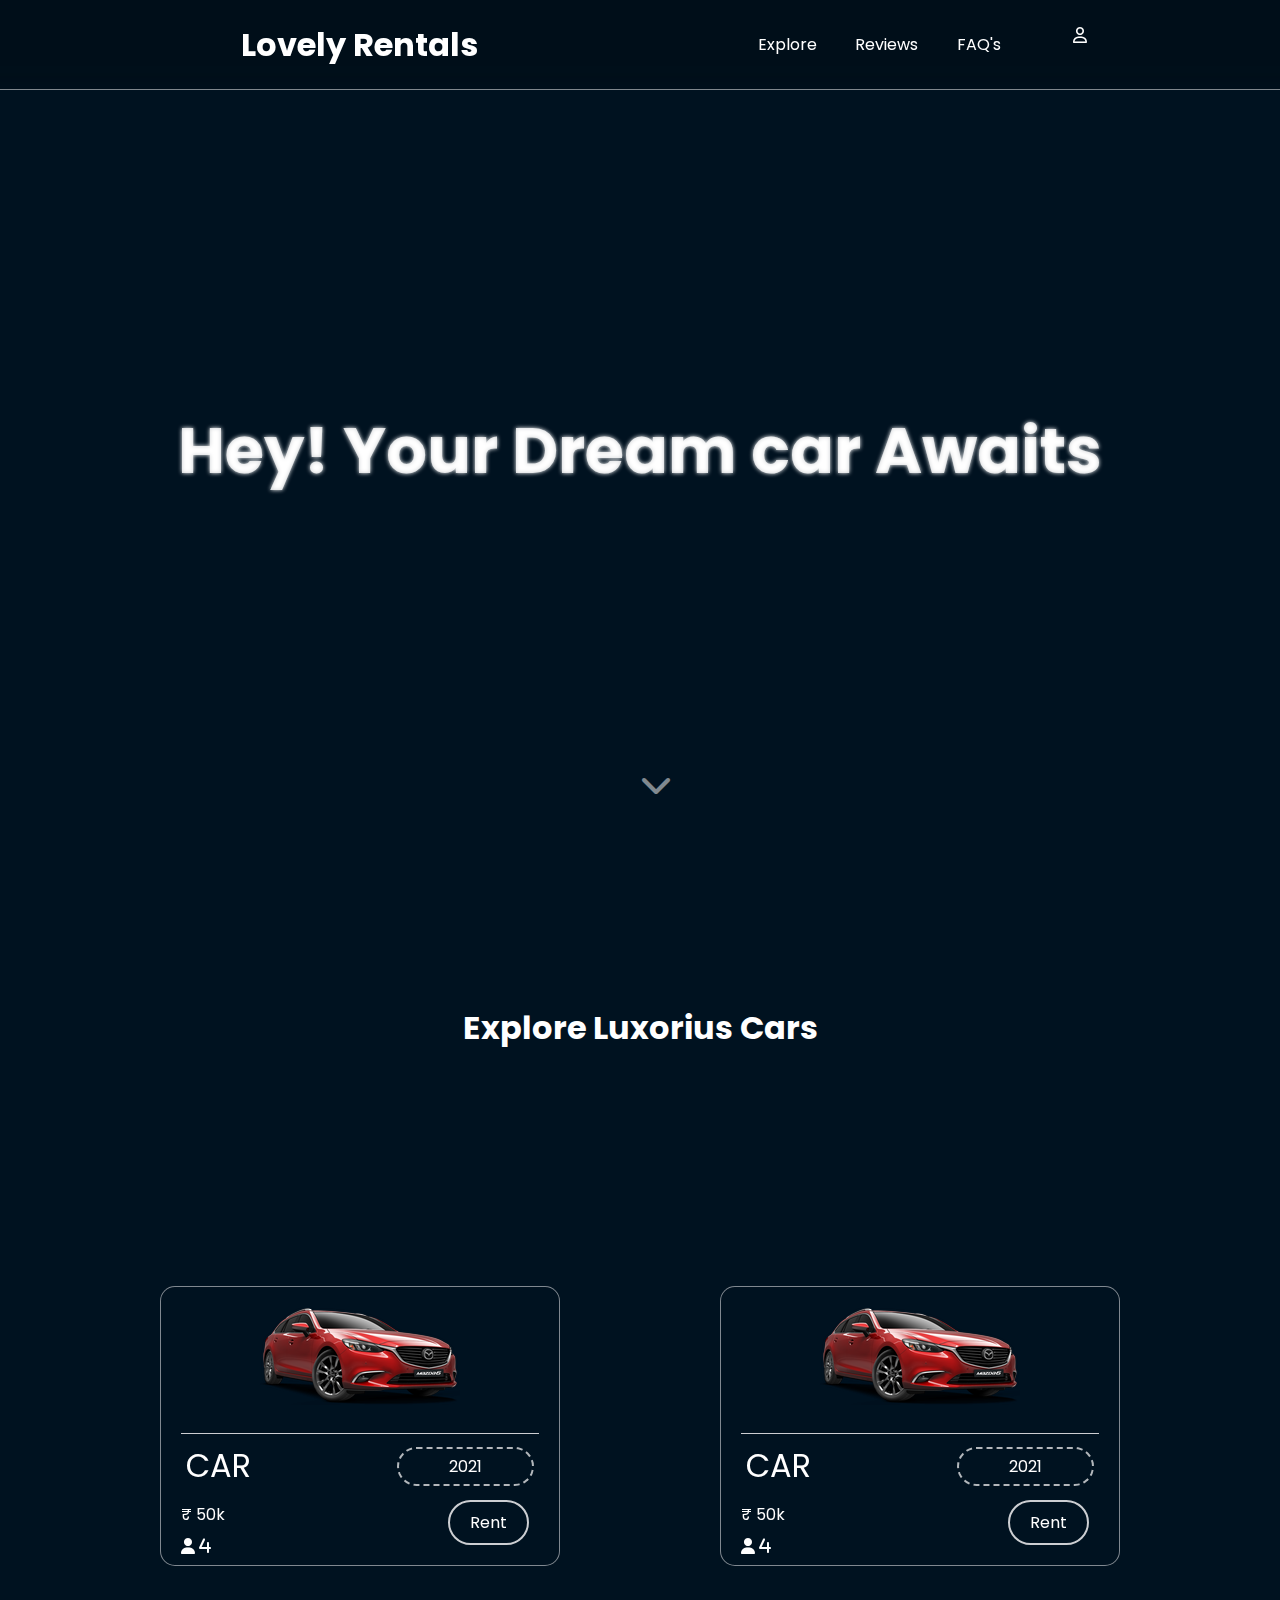
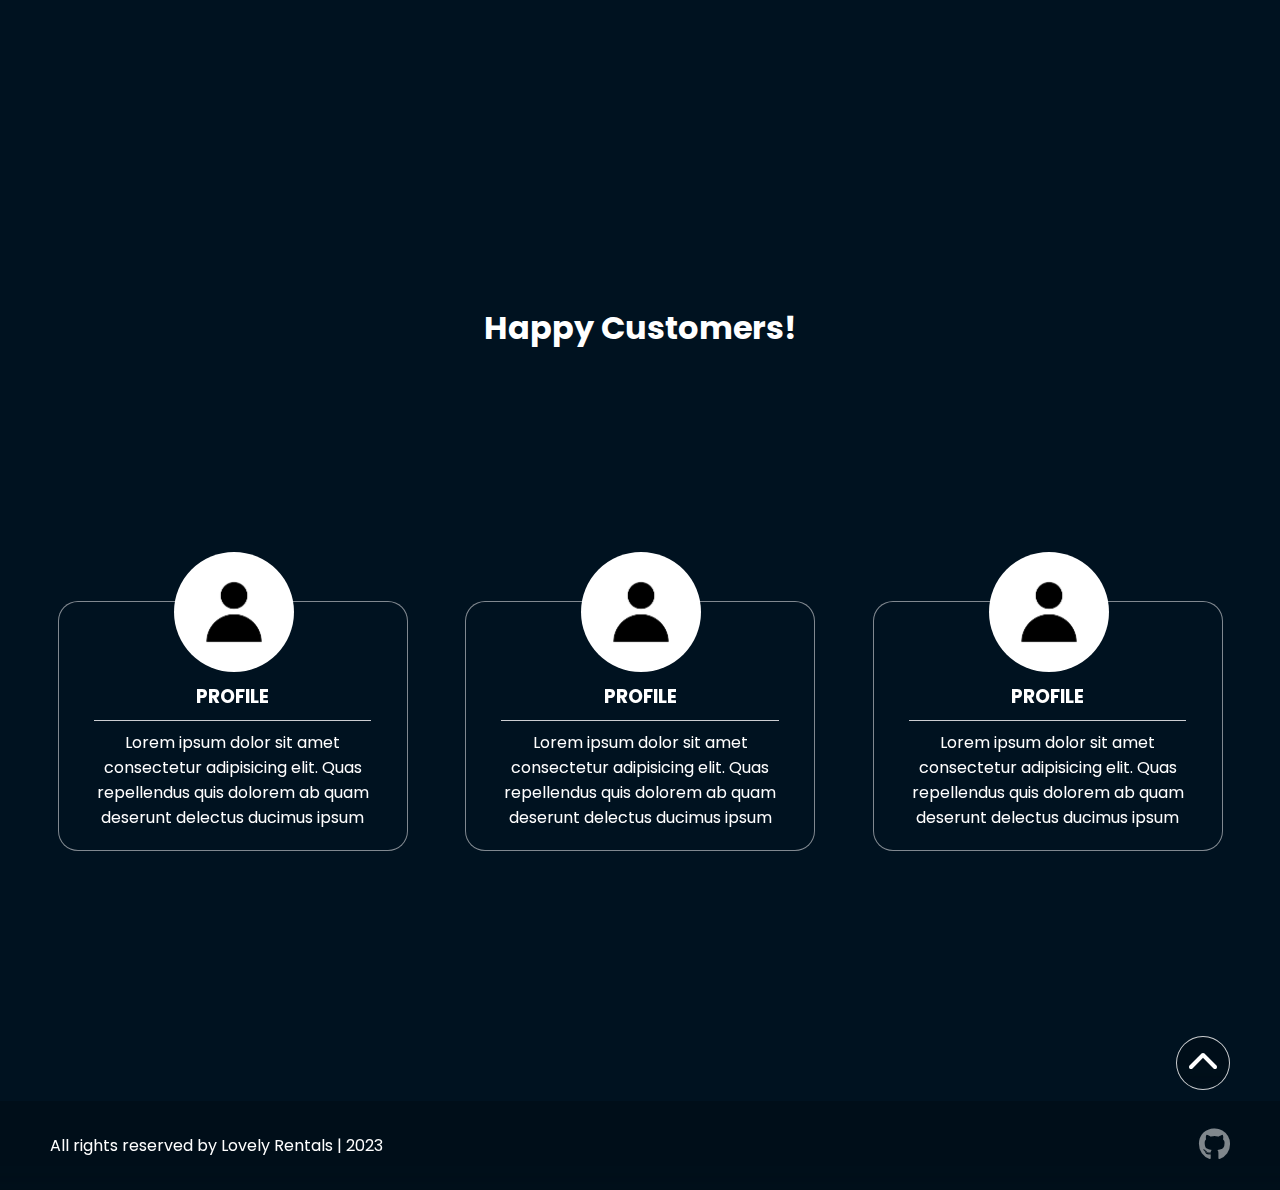
==== commit 1fe9e96a: "New Changes" ====
--- a/index.html
+++ b/index.html
@@ -26,7 +26,7 @@
   </nav>
 
   <div id="container">
-    <h1>Hey! Your Dream car Awaits</h1>
+    <h1 id="text-anim">Hey! Your Dream car Awaits</h1>
     <a href="#container2"><i class="fa-solid fa-chevron-down scrolldown"></i></a>
   </div>
   
@@ -87,7 +87,7 @@
   </div>
 
   <div id="container4">
-
+    
   </div>
 
   <a href="#top" class="scrolltop"><i class="fa-solid fa-chevron-up"></i></a>
--- a/Styles/index.css
+++ b/Styles/index.css
@@ -1,7 +1,8 @@
 body {
+  background-color: #001220;
   background-image: url("../Assets/Images/circle-scatter-haikei.svg");
   background-repeat: repeat-y;
-  background-size: contain;
+  background-size: cover;
 }
 
 #container {
@@ -90,7 +91,13 @@
   border: 1px solid rgba(255, 255, 255, 0.5);
   background-color: rgba(0, 17, 31, 0.5);
   backdrop-filter: blur(10px);
-
+  transition: all .15s;
+}
+
+.card:hover {
+  border: 1px solid white;
+  box-shadow: 0 0 10px rgba(255, 255, 255, 0.3);
+  transform: translateY(-8px);
 }
 
 .card img{
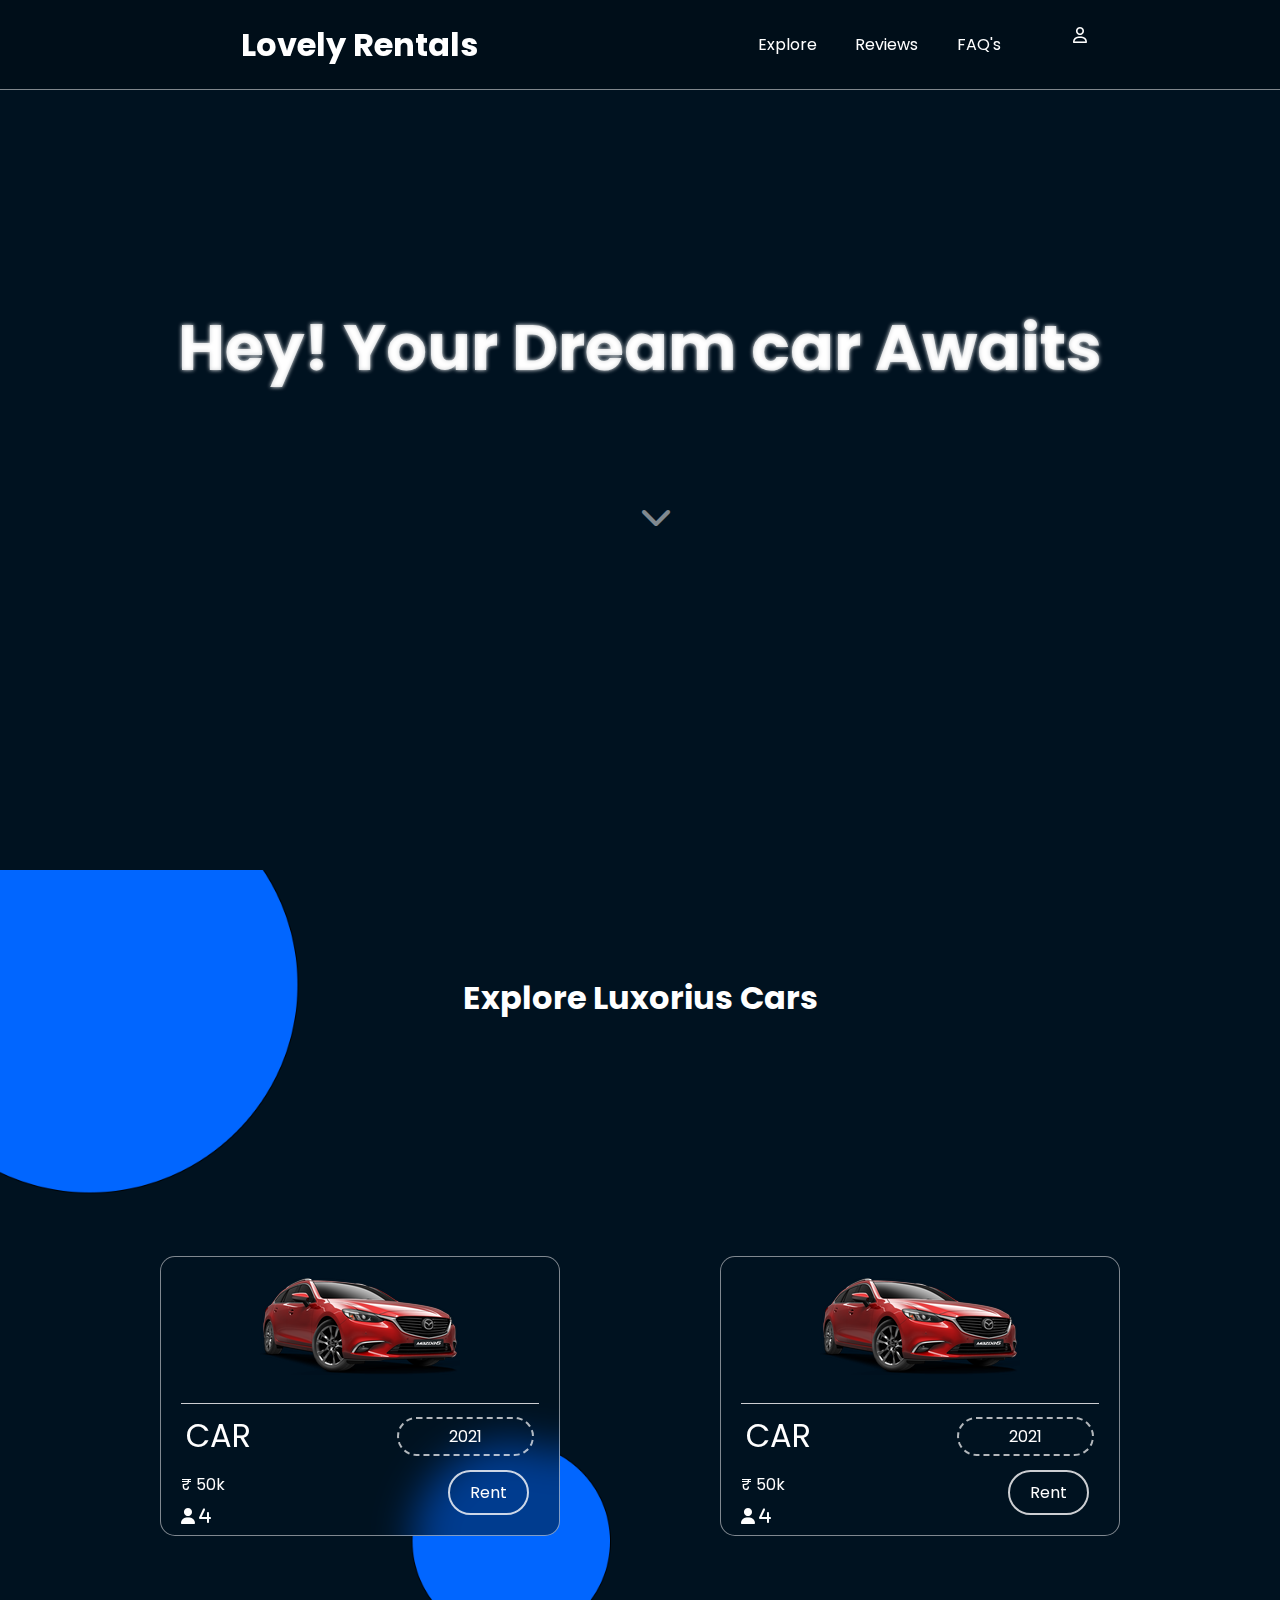
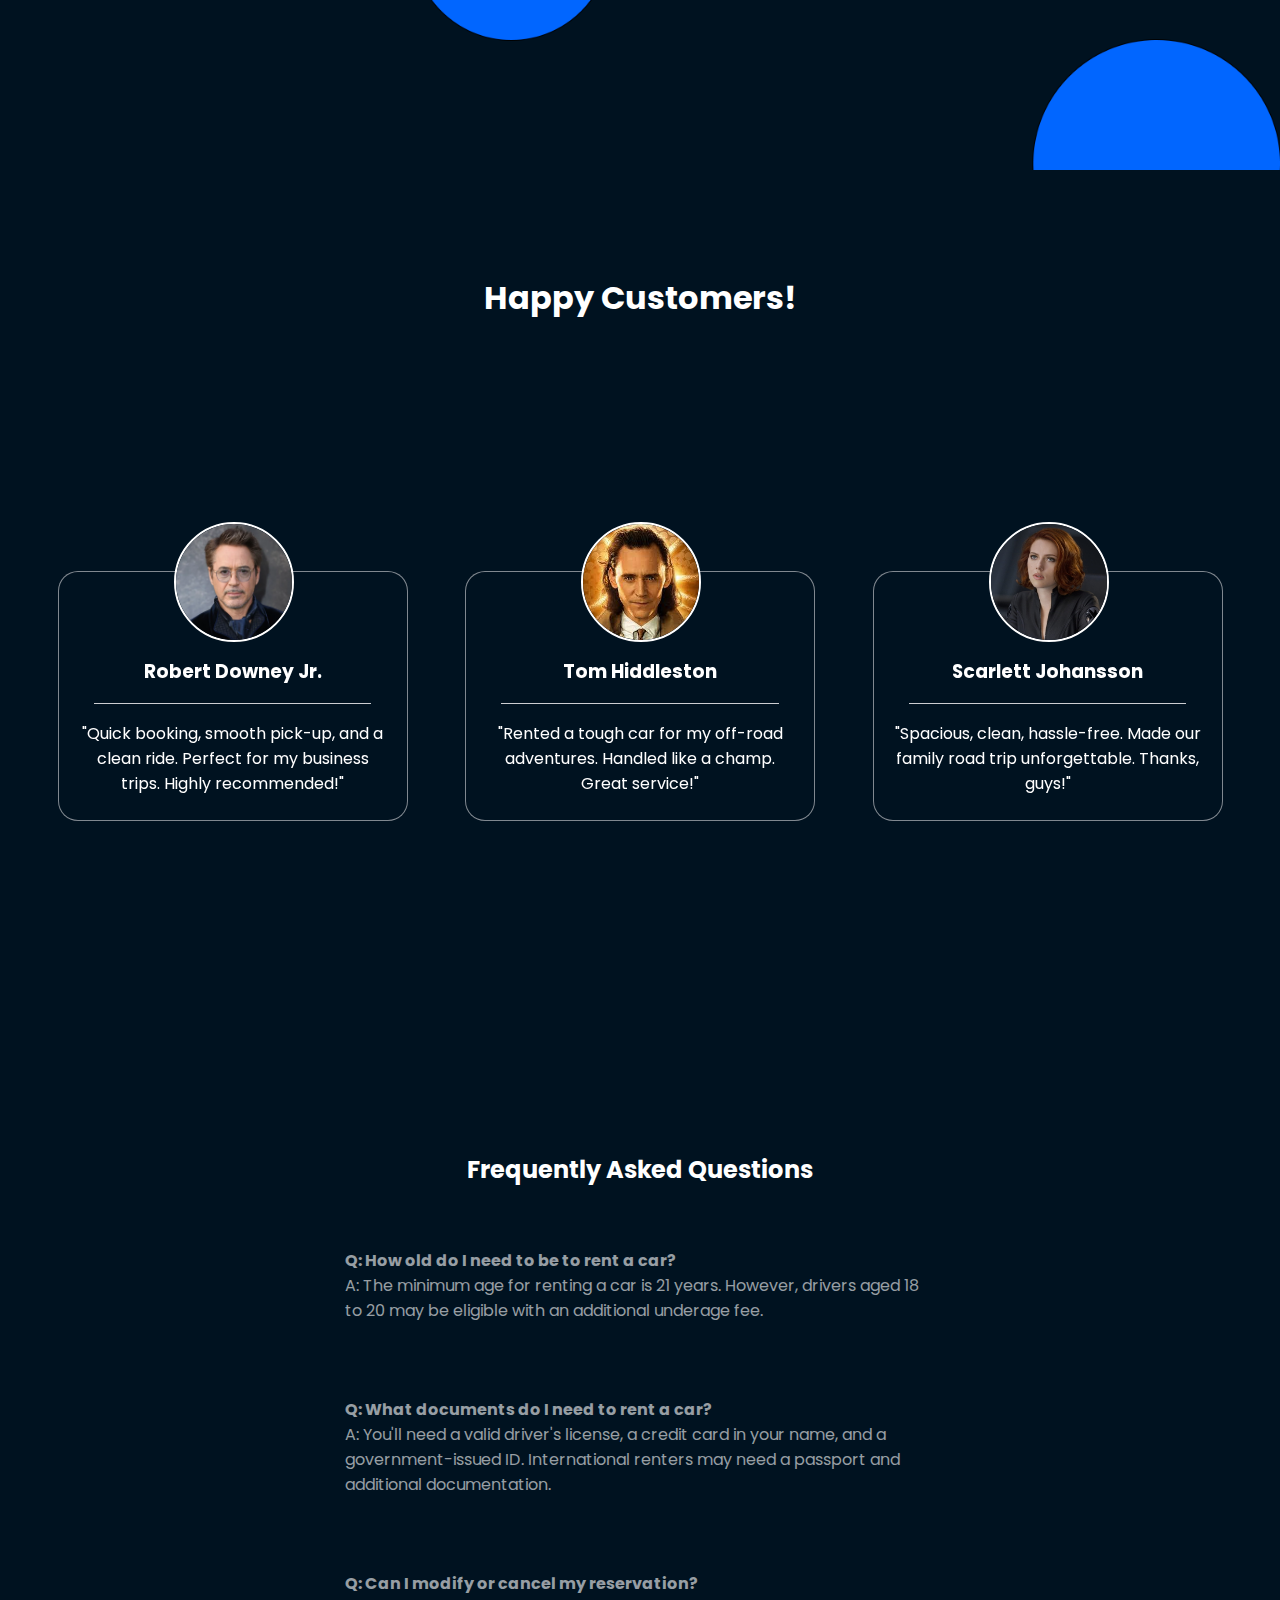
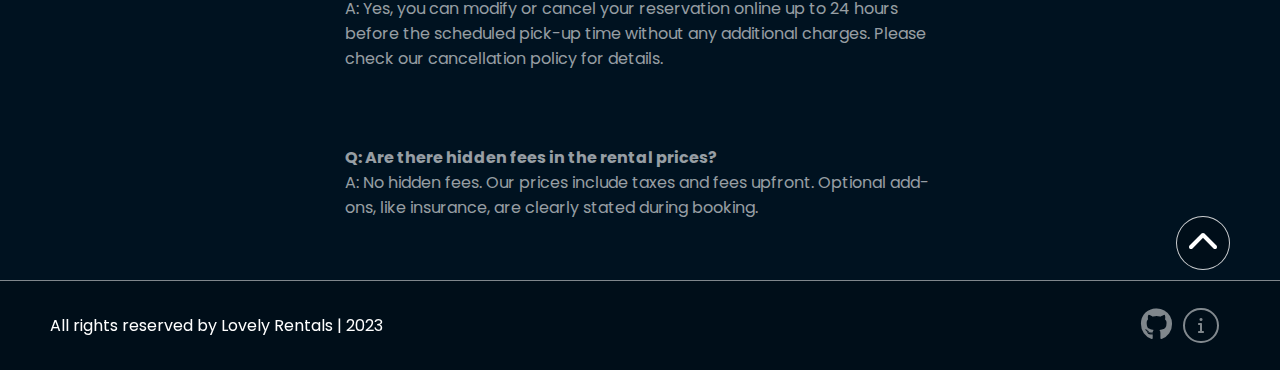
==== commit 8cafbcad: "New Changes" ====
--- a/index.html
+++ b/index.html
@@ -28,6 +28,7 @@
   <div id="container">
     <h1 id="text-anim">Hey! Your Dream car Awaits</h1>
     <a href="#container2"><i class="fa-solid fa-chevron-down scrolldown"></i></a>
+    <video id="background-video" autoplay loop muted src="Assets/Videos/Video 01.mp4"></video>
   </div>
   
   <div id="container2">
@@ -66,36 +67,60 @@
     <h1>Happy Customers!</h1>
     <div class="review-cards-set">
       <div class="review-card">
-        <img src="Assets/Images/profile.jpg">
-        <h3>PROFILE</h3>
+        <img src="Assets/Images/profile 1.webp">
+        <h3>Robert Downey Jr.</h3>
         <div class="divider"></div>
-        <p>Lorem ipsum dolor sit amet consectetur adipisicing elit. Quas repellendus quis dolorem ab quam deserunt delectus ducimus ipsum</p>
+        <p>"Quick booking, smooth pick-up, and a clean ride. Perfect for my business trips. Highly recommended!"</p>
       </div>
       <div class="review-card">
-        <img src="Assets/Images/profile.jpg">
-        <h3>PROFILE</h3>
+        <img src="Assets/Images/profile 2.jpg">
+        <h3>Tom Hiddleston</h3>
         <div class="divider"></div>
-        <p>Lorem ipsum dolor sit amet consectetur adipisicing elit. Quas repellendus quis dolorem ab quam deserunt delectus ducimus ipsum</p>
+        <p>"Rented a tough car for my off-road adventures. Handled like a champ. Great service!"</p>
       </div>
       <div class="review-card">
-        <img src="Assets/Images/profile.jpg">
-        <h3>PROFILE</h3>
+        <img src="Assets/Images/Profile 3.jpg">
+        <h3>Scarlett Johansson</h3>
         <div class="divider"></div>
-        <p>Lorem ipsum dolor sit amet consectetur adipisicing elit. Quas repellendus quis dolorem ab quam deserunt delectus ducimus ipsum</p>
+        <p>"Spacious, clean, hassle-free. Made our family road trip unforgettable. Thanks, guys!"</p>
       </div>
     </div>
   </div>
 
   <div id="container4">
+    <div class="faq-section">
+      <h2>Frequently Asked Questions</h2>
+      <div class="faq-card">
+        <h4>Q: How old do I need to be to rent a car?</h4>
+        <p>A: The minimum age for renting a car is 21 years. However, drivers aged 18 to 20 may be eligible with an additional underage fee.</p>
+      </div>
+      <div class="faq-card">
+        <h4>Q: What documents do I need to rent a car?</h4>
+        <p>A: You'll need a valid driver's license, a credit card in your name, and a government-issued ID. International renters may need a passport and additional documentation.</p>
+      </div>
+      <div class="faq-card">
+        <h4>Q: Can I modify or cancel my reservation?</h4>
+        <p>A: Yes, you can modify or cancel your reservation online up to 24 hours before the scheduled pick-up time without any additional charges. Please check our cancellation policy for details.</p>
+      </div>
+      <div class="faq-card">
+        <h4>Q: Are there hidden fees in the rental prices?</h4>
+        <p>A: No hidden fees. Our prices include taxes and fees upfront. Optional add-ons, like insurance, are clearly stated during booking.</p>
+      </div>
+    </div>
     
+    <a href="#top" class="scrolltop"><i class="fa-solid fa-chevron-up"></i></a>
+
+    <footer>
+      <p>All rights reserved by Lovely Rentals | 2023</p>
+      <div>
+        <a target="_blank" href="https://github.com/pa1-m/Car-Rental-and-Reservation-System"><i class="fa-brands fa-github"></i></a>
+        <a href="Pages/about.html"><i class="fa-solid fa-info"></i></a>
+      </div>
+    </footer>
   </div>
 
-  <a href="#top" class="scrolltop"><i class="fa-solid fa-chevron-up"></i></a>
 
-  <footer>
-    <p>All rights reserved by Lovely Rentals | 2023</p>
-    <a target="_blank" href="https://github.com/pa1-m/Car-Rental-and-Reservation-System"><i class="fa-brands fa-github"></i></a>
-  </footer>
+
   
   <script src="Scripts/index.js"></script>
 </body>
--- a/Styles/style.css
+++ b/Styles/style.css
@@ -1,4 +1,22 @@
 @import url('https://fonts.googleapis.com/css2?family=Poppins:wght@100;200;300;400;500;600;700;800;900&display=swap');
+
+button {
+  border: none;
+  background-color: none;
+  padding: 0;
+}
+button:hover{
+  cursor: pointer;
+}
+
+::-webkit-scrollbar {
+  width: .5vw;
+}
+
+::-webkit-scrollbar-thumb{
+  background-color: white;
+  border-radius: 50px;
+}
 
 * {
   margin: 0;
@@ -25,7 +43,7 @@
   border-bottom: 1px solid rgba(255, 255, 255, 0.5);
   z-index: 100;
   background-color: rgba(0, 0, 0, 0.2);
-  backdrop-filter: blur(10px);
+  backdrop-filter: blur(20px);
   position: fixed;
 }
 
@@ -96,9 +114,11 @@
   padding: 0 50px;
   justify-content: space-between;
   align-items: center;
-  border-top: 1px solid #001220;
+  border-top: 1px solid rgba(255, 255, 255, 0.5);
   background-color: rgba(0, 0, 0, 0.2);
-  backdrop-filter: blur(10px);
+  backdrop-filter: blur(20px);
+  position: absolute;
+  bottom: 0;
 }
 
 footer i{
@@ -107,31 +127,50 @@
   transition: all .15s;
 }
 
+footer div a:nth-child(2) {
+  padding: 3px 13px;
+  border: 2px solid rgba(255, 255, 255, 0.51);
+  border-radius: 50px;
+}
+
+footer div a:nth-child(2):hover i{
+  color: #001220;
+}
+
+footer div a:nth-child(2):hover {
+  background-color: white;
+  box-shadow: 0 0 8px white;
+  transition: all .15s;
+}
+
+footer div a:nth-child(2) i {
+  font-size: 1rem;
+}
+
+footer div {
+  padding: 15px 0;
+  width: 100px;
+  display: flex;
+  justify-content: space-evenly;
+  align-items: center;
+}
+
 footer i:hover {
   color: white;
   text-shadow: 0 0 10px rgba(255, 255, 255, 0.5);
 }
 
 .button1 {
-  background-color: rgba(255, 255, 255, 0.8);
-  color: #001220;
   font-size: 1em;
-  border: 2px solid #001220;
+  border: 1px solid #ffffff;
   padding: 8px 25px;
-  border-radius: 2px;
-  transition: all .15s;
-  text-wrap: nowrap;
+  border-radius: 20px;
   transition: all .15s;
 }
 
 .button1:hover {
-  color: white;
-  background-color: #001220;
-}
-
-.button1:active {
-  border: 4px solid rgba(0, 102, 255, 0.8);
-  outline: 4px solid rgba(0, 102, 255, 0.4);
+  background-color: rgb(255, 255, 255);
+  color: #001220;
 }
 
 .rounded-btn {
@@ -140,7 +179,7 @@
   border-radius: 50px;
   transition: all .15s;
   background-color: rgba(0, 18, 32, 0.5);
-  backdrop-filter: blur(10px);
+  backdrop-filter: blur(20px);
   -webkit-backdrop-filter: blur(10px);
 }
 
--- a/Styles/index.css
+++ b/Styles/index.css
@@ -1,26 +1,33 @@
 body {
   background-color: #001220;
-  background-image: url("../Assets/Images/circle-scatter-haikei.svg");
-  background-repeat: repeat-y;
-  background-size: cover;
 }
 
 #container {
-  height: 100vh;
+  height: auto;
   width: 100vw;
   display: flex;
   justify-content: center;
   align-items: center;
   flex-direction: column;
   position: relative;
+}
+
+#background-video {
+  z-index: -1;
+  opacity: .2;
+  height: 870px;
+  overflow: hidden;
 }
 
 #container h1 {
   font-size: 4rem;
   color: rgba(255, 255, 255, 0.8);
   text-shadow: 0 0 4px white;
-  
-}
+  z-index: 2;
+  position: absolute;
+  top: 300px;
+}
+
 
 .scrolltop i{
   font-size: 2rem;
@@ -32,7 +39,7 @@
   bottom: 100px;
   transition: all .15s;
   animation: hover 2s infinite;
-  backdrop-filter: blur(10px);
+  backdrop-filter: blur(20px);
   background-color: rgba(0, 0, 0, 0.2);
 
 }
@@ -48,6 +55,8 @@
   animation: hover 2s infinite;
   position: absolute;
   bottom: 100px;
+  z-index: 2;
+  top: 500px;
 }
 
 @keyframes hover {
@@ -78,6 +87,8 @@
   justify-content: space-evenly;
   align-items: center;
   flex-direction: column;
+  background-image: url("../Assets/Images/Background.png");
+  background-size: cover;
 }
 
 .card {
@@ -90,7 +101,7 @@
   flex-direction: column;
   border: 1px solid rgba(255, 255, 255, 0.5);
   background-color: rgba(0, 17, 31, 0.5);
-  backdrop-filter: blur(10px);
+  backdrop-filter: blur(20px);
   transition: all .15s;
 }
 
@@ -184,6 +195,7 @@
   position: absolute;
   top: -50px;
   left: 115px;
+  border: 2px solid white;
 }
 
 .review-card{
@@ -195,7 +207,7 @@
   flex-direction: column;
   border: 1px solid rgba(255, 255, 255, 0.5);
   background-color: rgba(0, 17, 31, 0.5);
-  backdrop-filter: blur(10px);
+  backdrop-filter: blur(20px);
   border-radius: 20px;
   padding: 80px 20px 20px 20px;
 }
@@ -204,4 +216,47 @@
   overflow: hidden;
   text-wrap: wrap;
   text-align: center;
+}
+
+#container4 {
+  height: 100vh;
+  width: 100vw;
+  display: flex; 
+  justify-content: space-evenly;
+  align-items: center;
+  flex-direction: column;
+  background-image: url("../Assets/Images/blob-scene-haikei.svg");
+  background-size: cover;
+  padding: 25px 0;
+}
+
+.faq-section {
+  height: 80%;
+  width: 80%;
+  display: flex; 
+  justify-content: space-between;
+  align-items: center;
+  flex-direction: column;
+}
+
+.faq-card {
+  width: 60%;
+  padding: 10px 10px;
+  border: 2px solid transparent;
+  border-radius: 10px;
+  transition: all .15s;
+}
+
+.faq-card p, .faq-card h4{
+  color: rgba(255, 255, 255, 0.6);
+  transition: all .15s;
+}
+
+.faq-card:hover {
+  border: 2px solid white;
+}
+
+.faq-card:hover p, .faq-card:hover h4{
+  color: white;
+  cursor: default;
 }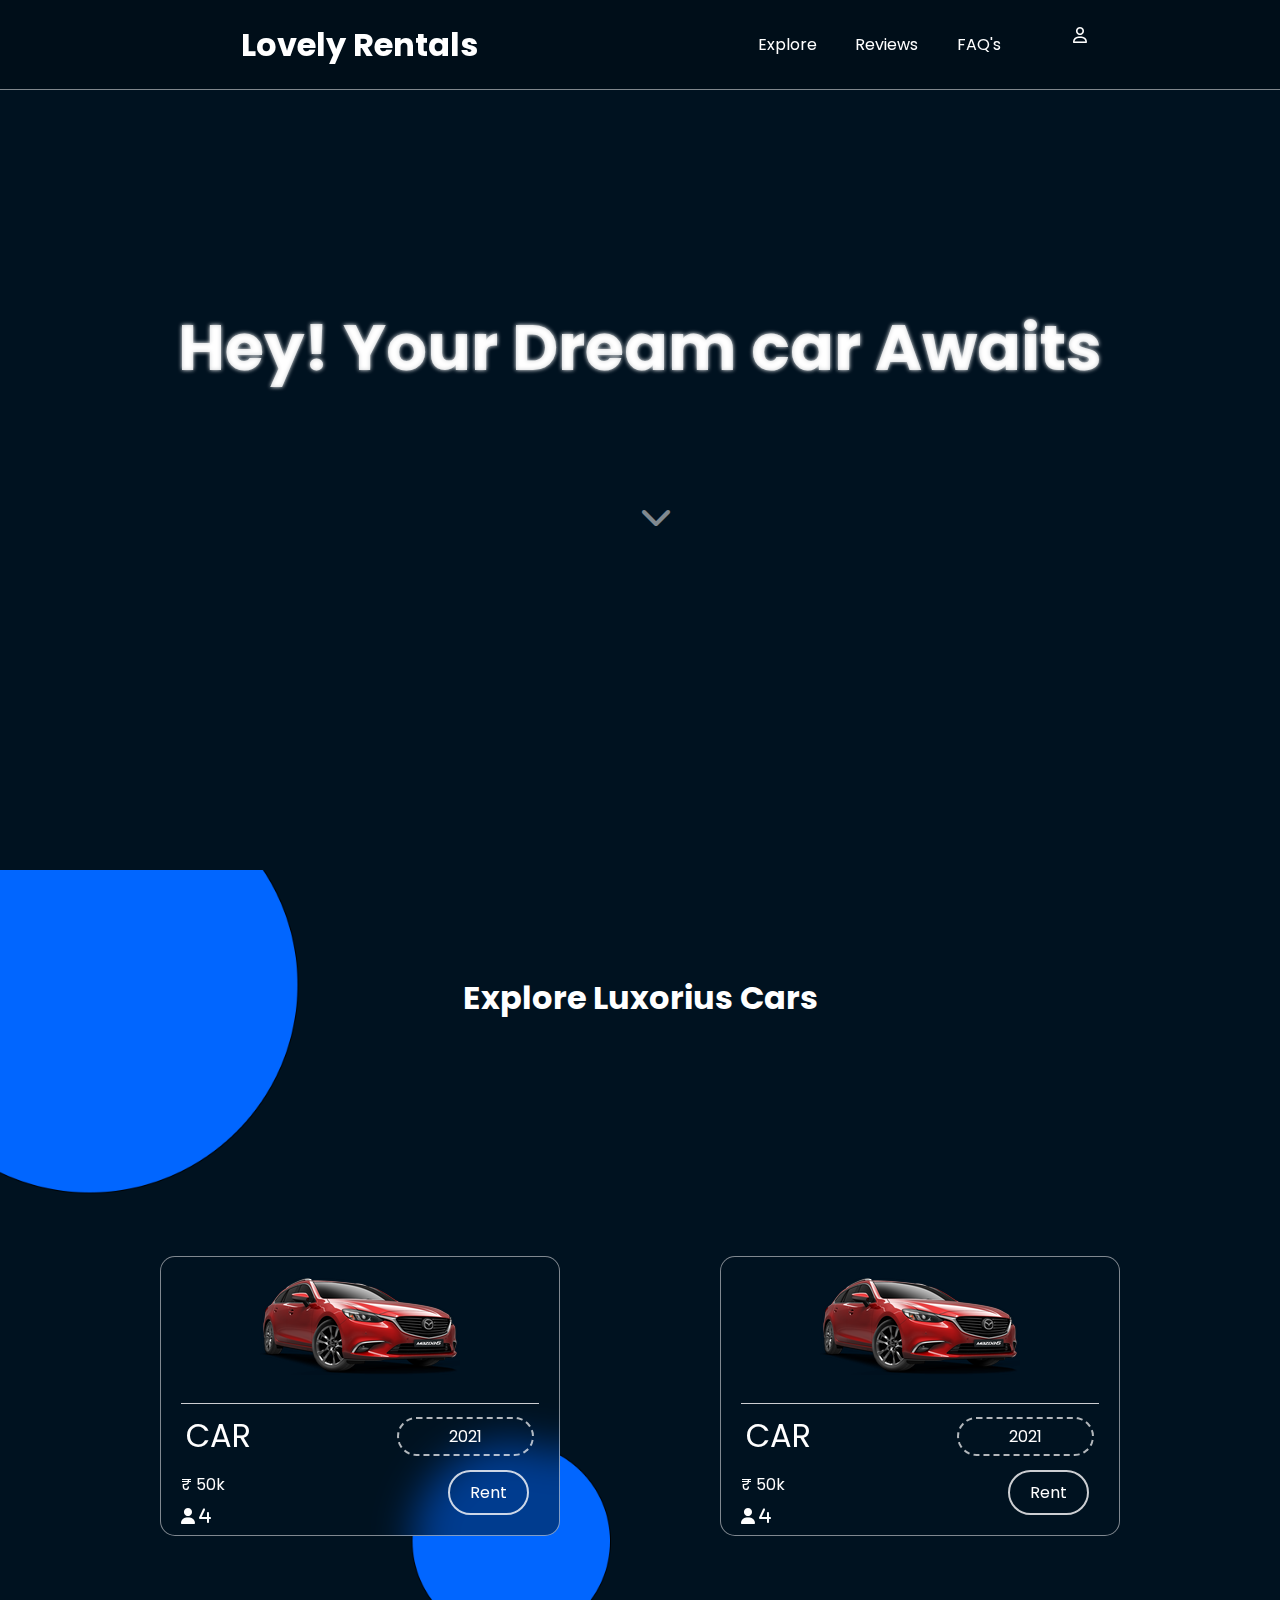
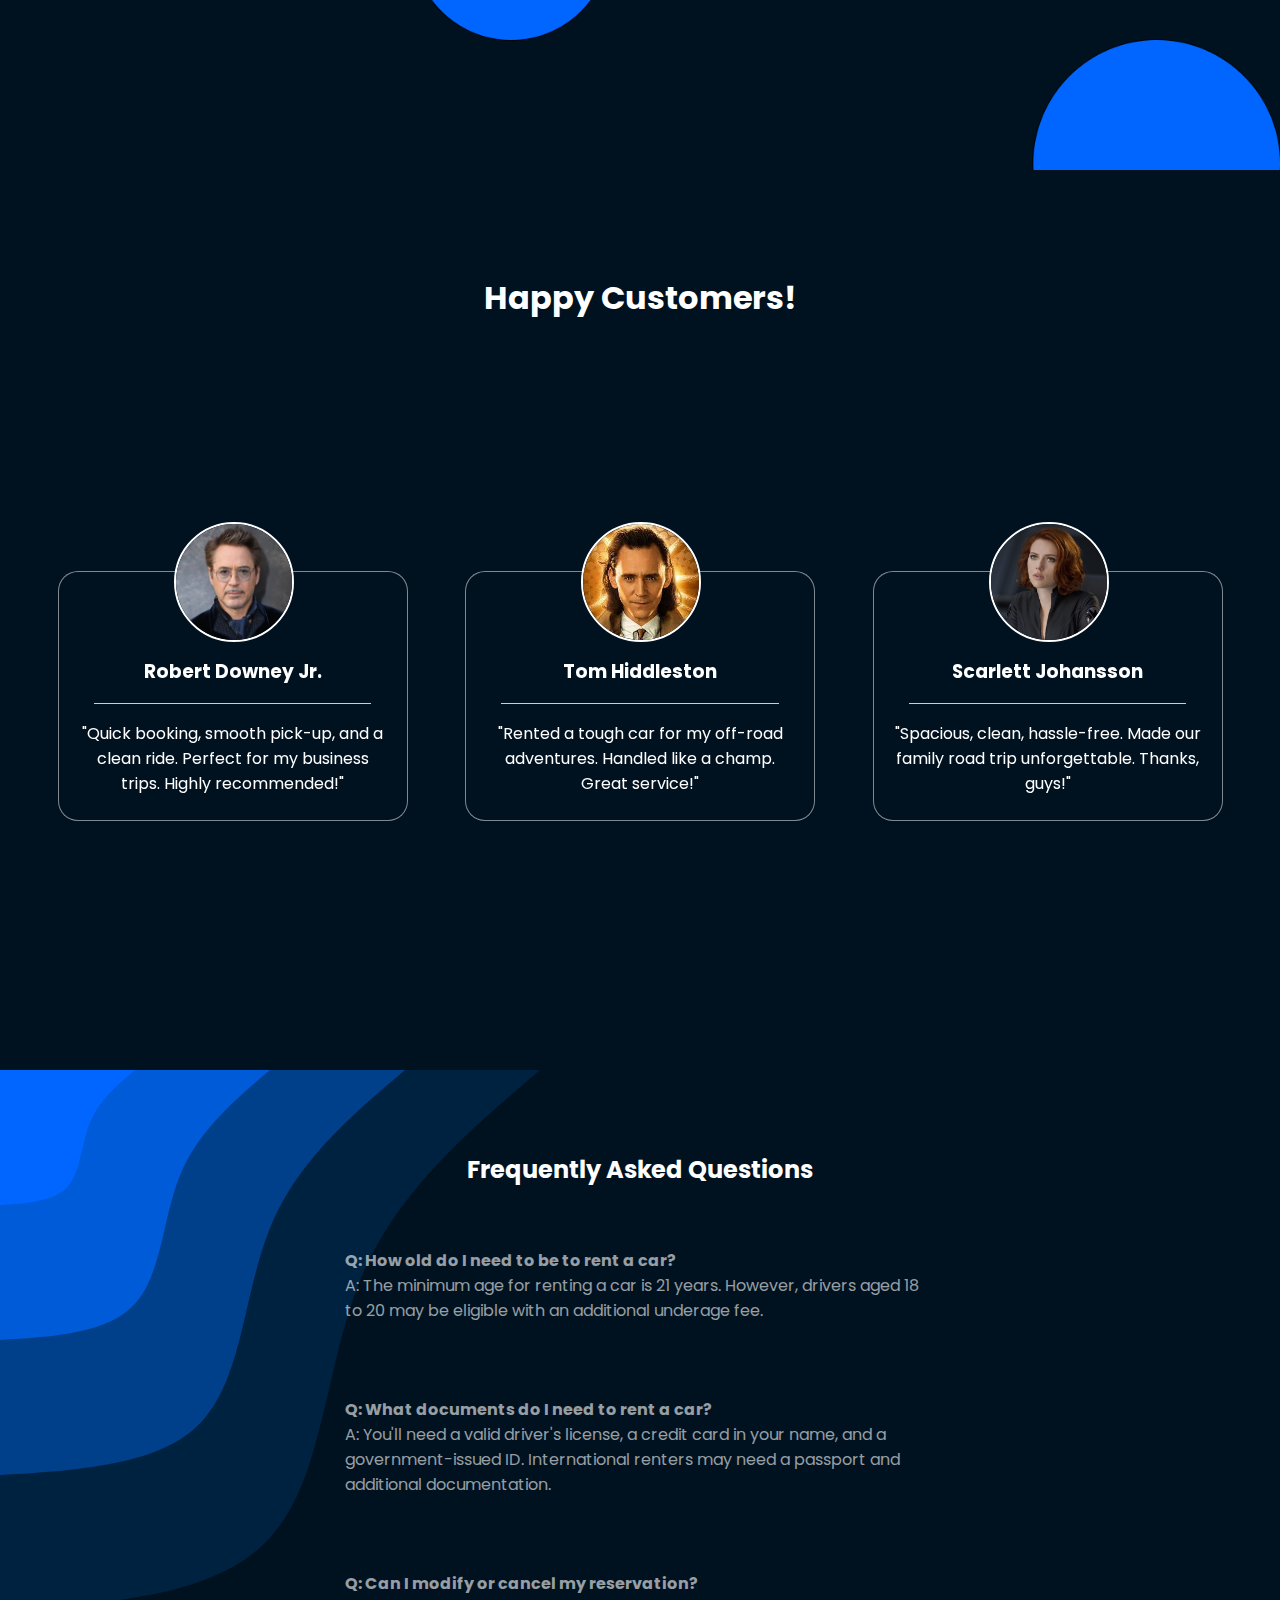
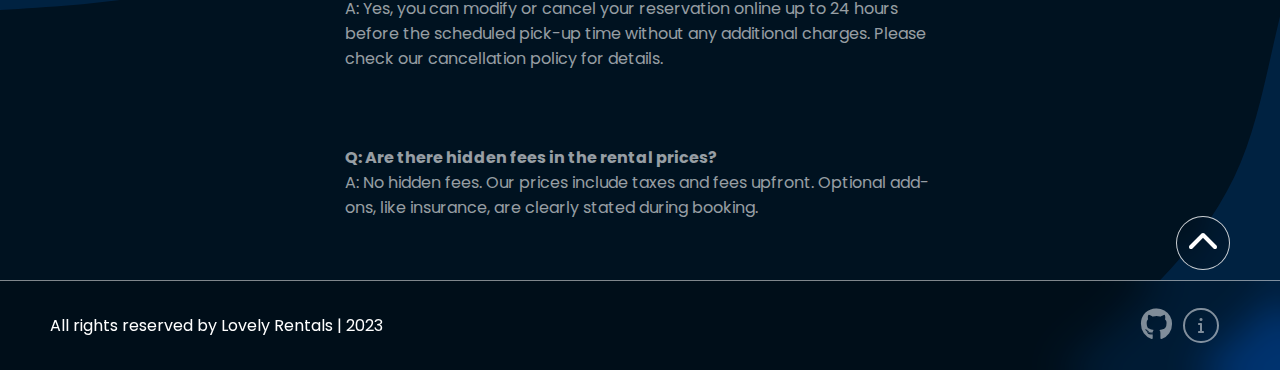
==== commit 9e12c0ee: "New Changes" ====
--- a/index.html
+++ b/index.html
@@ -44,7 +44,7 @@
         <div class="card-content2">
           <p class="card-price">₹ 50k</p>
           <i class="fa-solid fa-user card-capacity"> 4</i>
-          <a href="#" class="card-btn">Rent</a>
+          <a href="Pages/login.html" class="card-btn">Rent</a>
         </div>
       </div>  
       <div class="card">
@@ -57,7 +57,7 @@
         <div class="card-content2">
           <p class="card-price">₹ 50k</p>
           <i class="fa-solid fa-user card-capacity"> 4</i>
-          <a href="#" class="card-btn">Rent</a>
+          <a href="Pages/login.html" class="card-btn">Rent</a>
         </div>
       </div>
     </div>
@@ -113,7 +113,7 @@
     <footer>
       <p>All rights reserved by Lovely Rentals | 2023</p>
       <div>
-        <a target="_blank" href="https://github.com/pa1-m/Car-Rental-and-Reservation-System"><i class="fa-brands fa-github"></i></a>
+        <a target="_blank" href="https://github.com/pa1-m/Lovely-Rentals"><i class="fa-brands fa-github"></i></a>
         <a href="Pages/about.html"><i class="fa-solid fa-info"></i></a>
       </div>
     </footer>
--- a/Styles/index.css
+++ b/Styles/index.css
@@ -225,7 +225,7 @@
   justify-content: space-evenly;
   align-items: center;
   flex-direction: column;
-  background-image: url("../Assets/Images/blob-scene-haikei.svg");
+  background-image: url("../Assets/Images/blob-scene.svg");
   background-size: cover;
   padding: 25px 0;
 }
@@ -259,4 +259,10 @@
 .faq-card:hover p, .faq-card:hover h4{
   color: white;
   cursor: default;
+}
+
+.home-btn {
+  position: absolute;
+  bottom: 300px;
+  right: 200px;
 }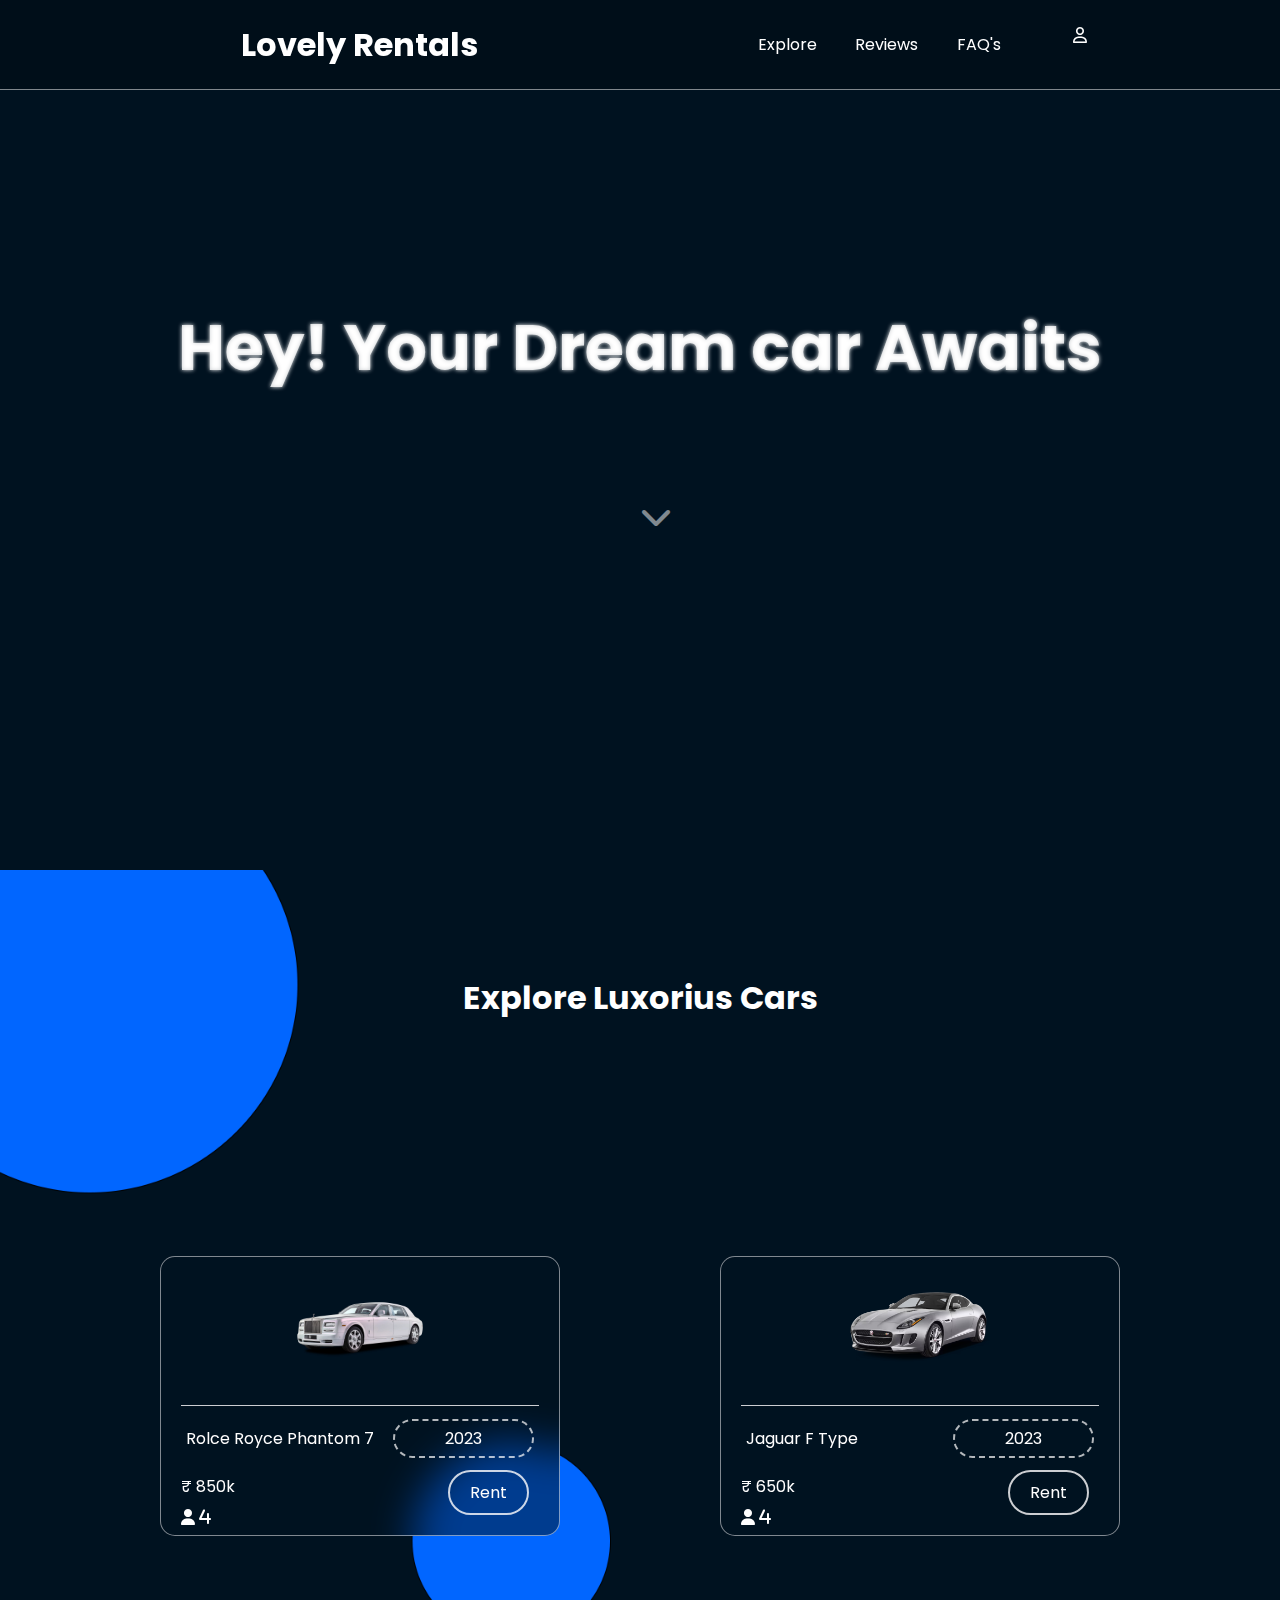
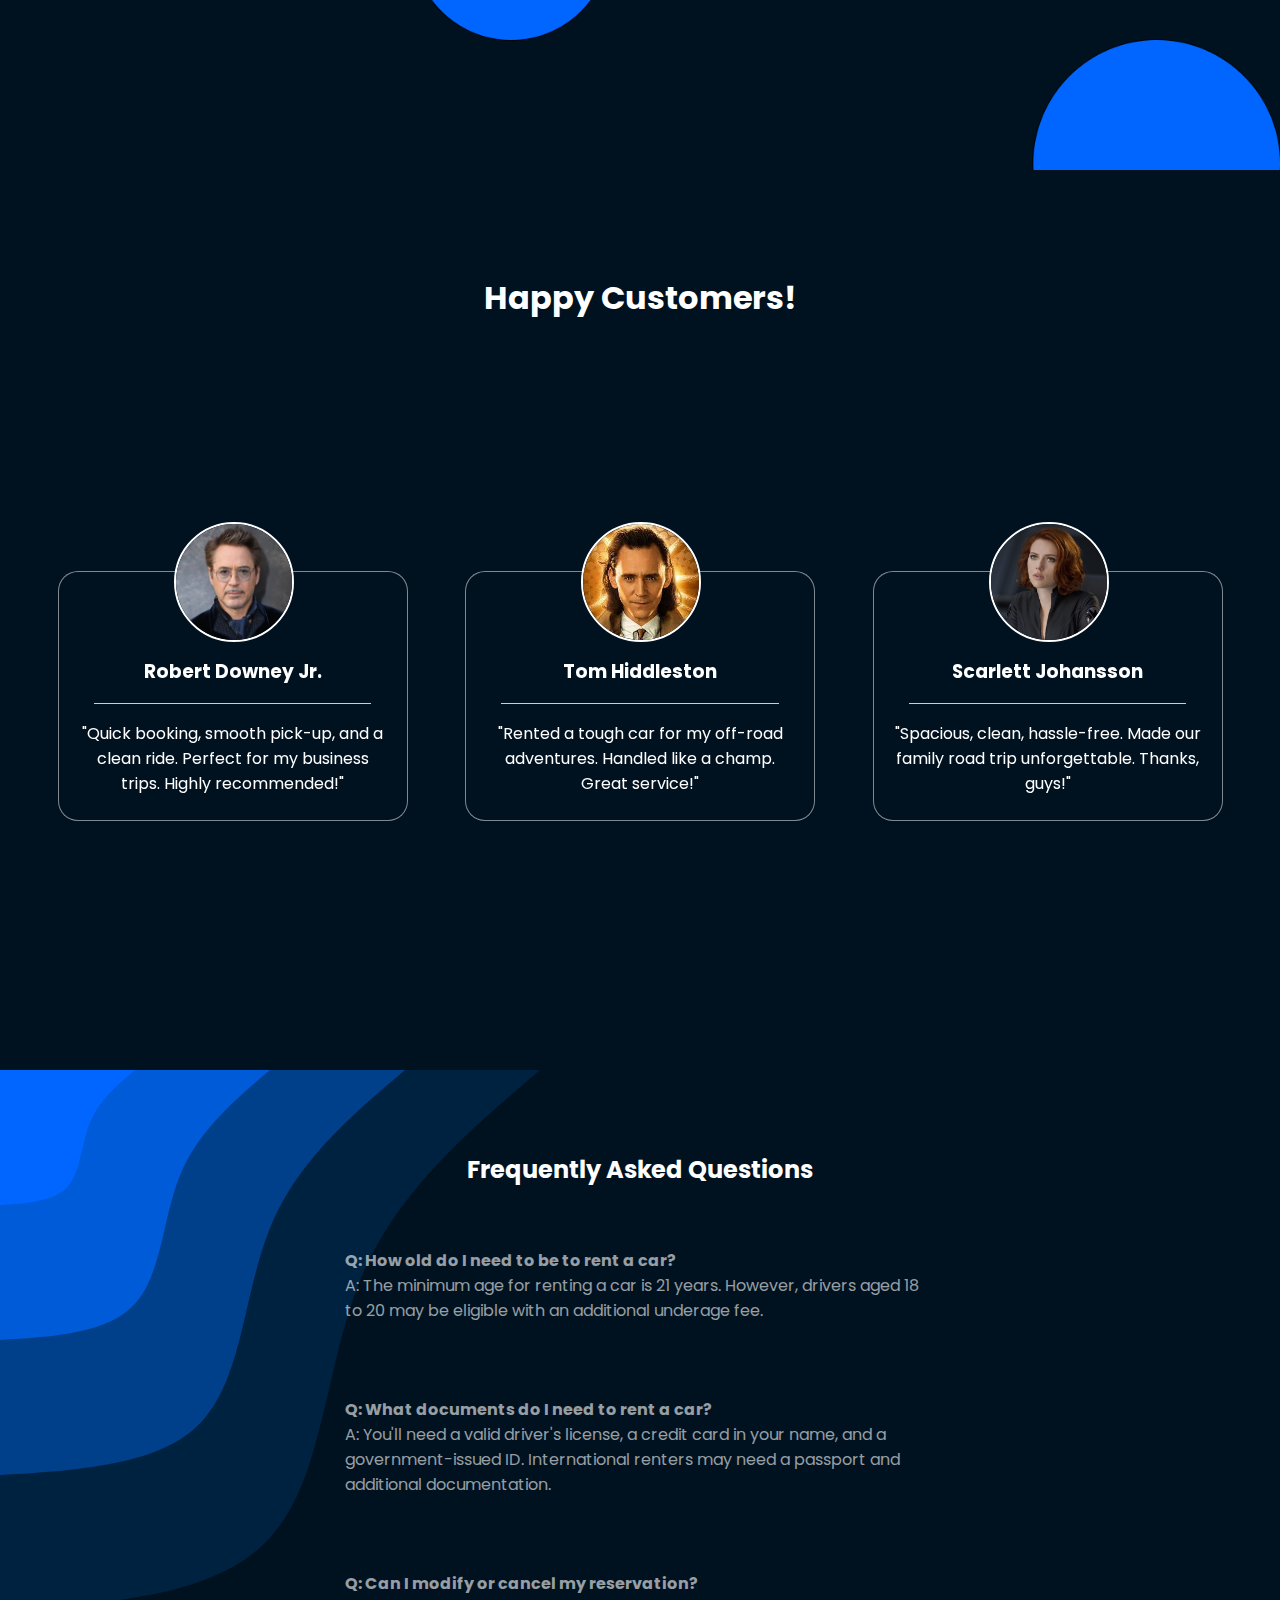
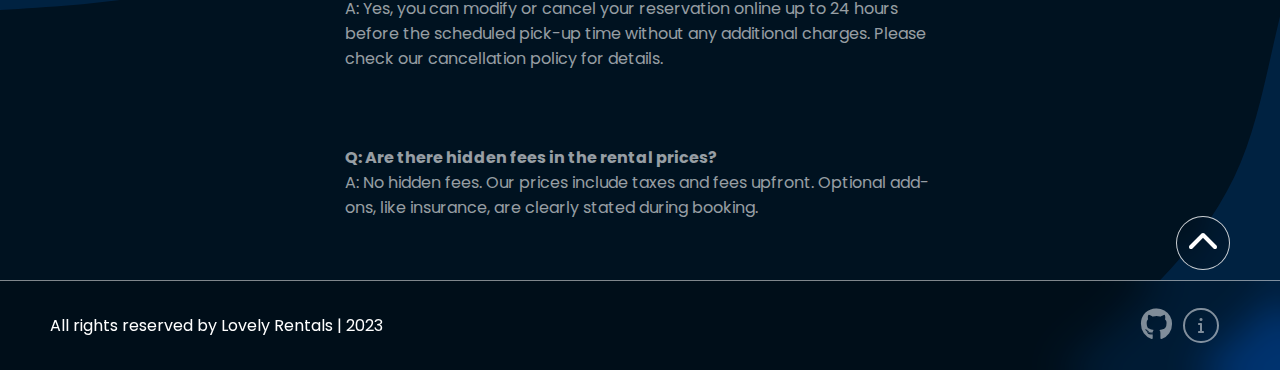
==== commit 2e02e710: "New Changes" ====
--- a/index.html
+++ b/index.html
@@ -35,27 +35,27 @@
     <h1>Explore Luxorius Cars</h1>
     <div class="cars">
       <div class="card">
-        <img src="Assets/Images/Cars/test.png">
+        <img src="Assets/Images/Cars/Rolce Royce Phantom 7.png">
         <div class="divider"></div>
         <div class="card-content">
-          <p class="card-name">CAR</p>
-          <p class="card-year">2021</p>
+          <p class="card-name">Rolce Royce Phantom 7</p>
+          <p class="card-year">2023</p>
         </div>
         <div class="card-content2">
-          <p class="card-price">₹ 50k</p>
+          <p class="card-price">₹ 850k</p>
           <i class="fa-solid fa-user card-capacity"> 4</i>
           <a href="Pages/login.html" class="card-btn">Rent</a>
         </div>
       </div>  
       <div class="card">
-        <img src="Assets/Images/Cars/test.png">
+        <img src="Assets/Images/Cars/Jaguar F Type.avif">
         <div class="divider"></div>
         <div class="card-content">
-          <p class="card-name">CAR</p>
-          <p class="card-year">2021</p>
+          <p class="card-name">Jaguar F Type</p>
+          <p class="card-year">2023</p>
         </div>
         <div class="card-content2">
-          <p class="card-price">₹ 50k</p>
+          <p class="card-price">₹ 650k</p>
           <i class="fa-solid fa-user card-capacity"> 4</i>
           <a href="Pages/login.html" class="card-btn">Rent</a>
         </div>
--- a/Styles/index.css
+++ b/Styles/index.css
@@ -112,7 +112,7 @@
 }
 
 .card img{
-  height: 50%;
+  height: 100px;
   margin: 20px 0;
 }
 
@@ -133,7 +133,7 @@
 }
 
 .card-name {
-  font-size: 2rem;
+  font-size: 1rem;
 }
 
 .card-year {
